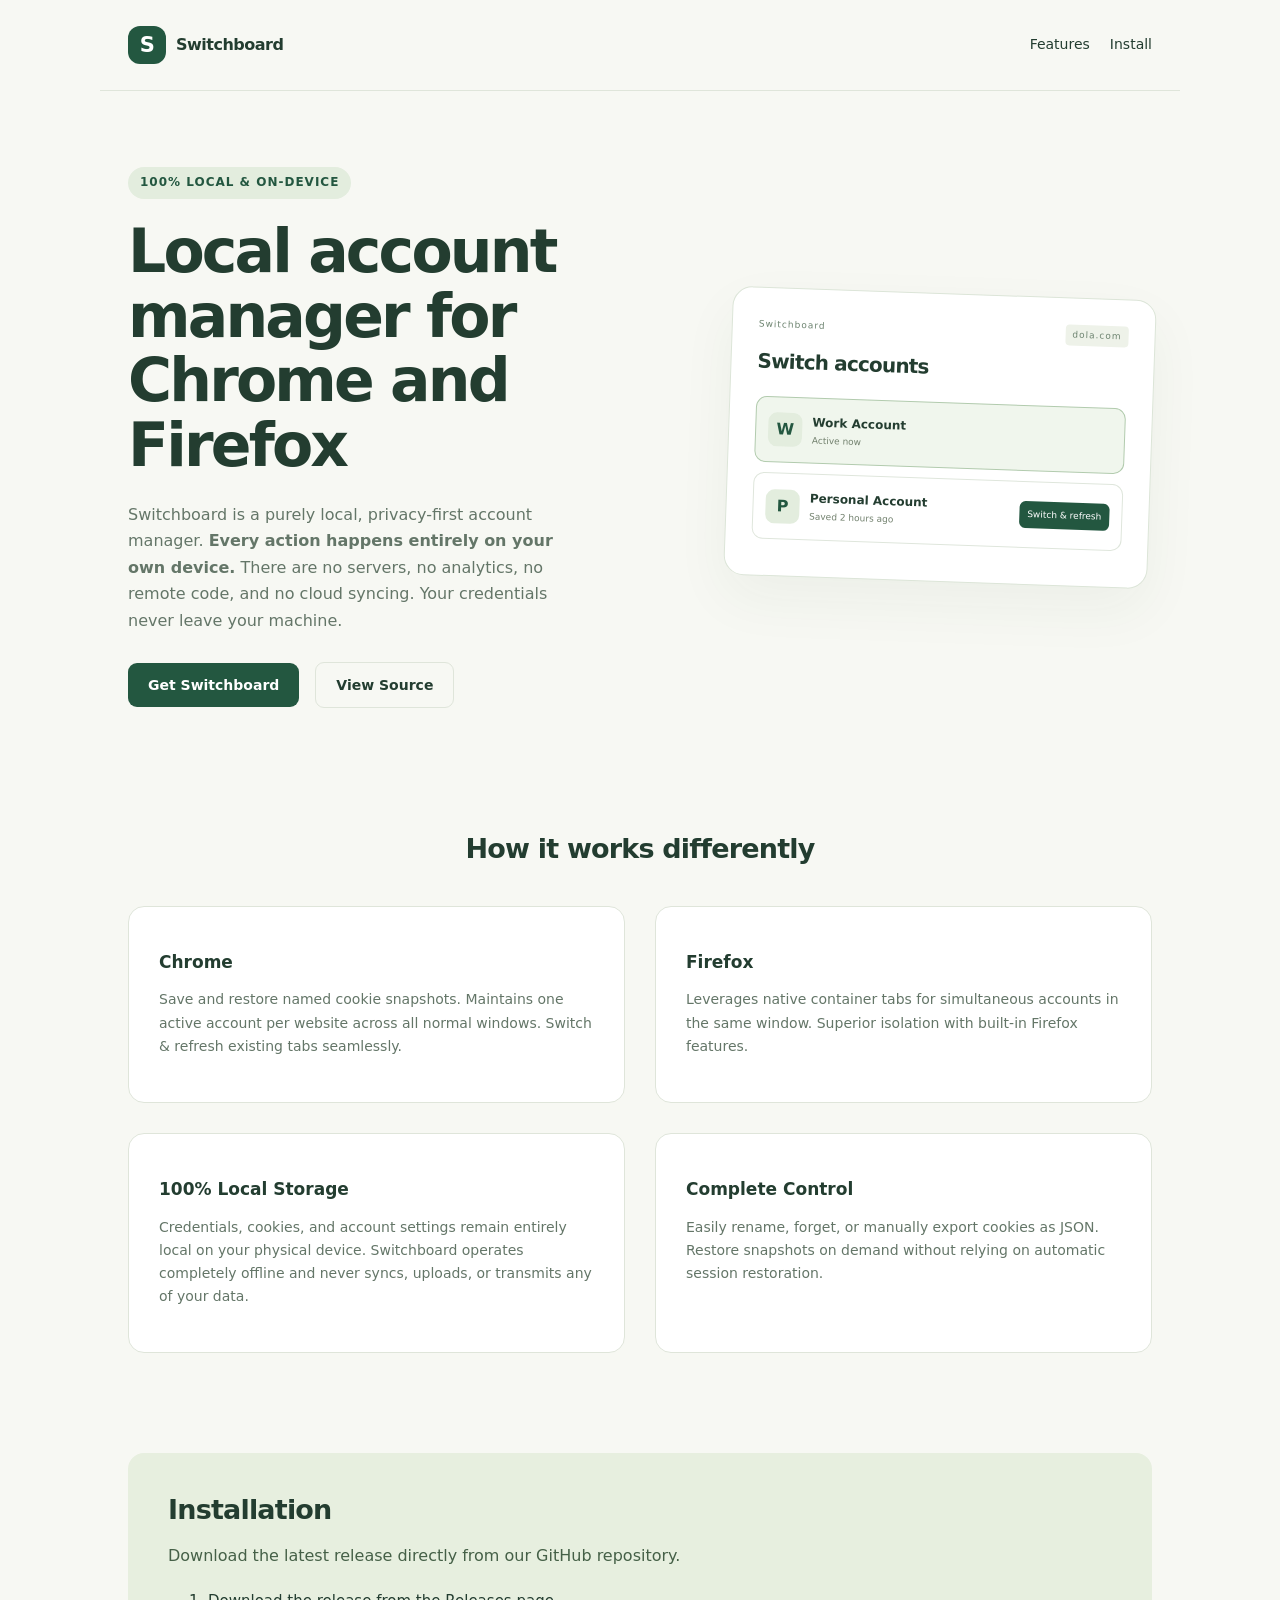
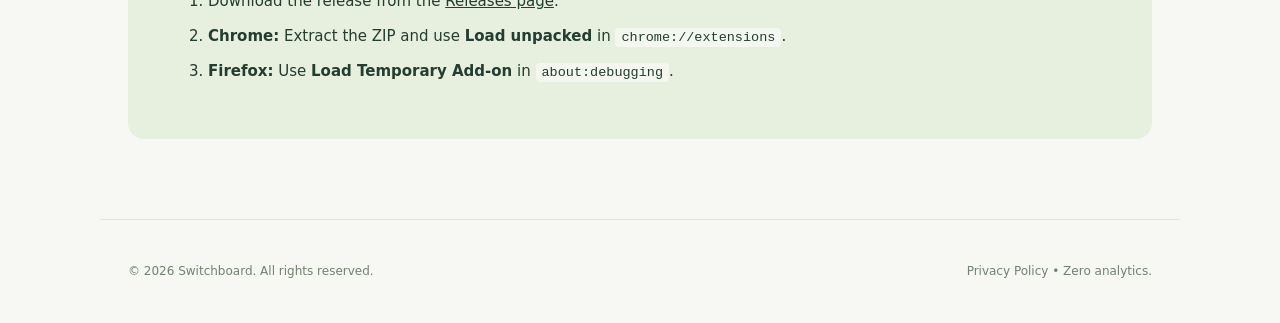
==== index.html @ 6af2465d "Update install instructions and view source link" ====
<!DOCTYPE html>
<html lang="en">
<head>
    <meta charset="UTF-8">
    <meta name="viewport" content="width=device-width, initial-scale=1.0">
    <title>Switchboard - Local Account Manager</title>
    <link rel="stylesheet" href="styles.css">
</head>
<body>
    <header class="topbar">
        <a href="#" class="brand">
            <div class="logo">S</div>
            Switchboard
        </a>
        <nav>
            <a href="#features">Features</a>
            <a href="#install">Install</a>
        </nav>
    </header>

    <main>
        <section class="hero">
            <div class="hero-content">
                <div class="local-badge">100% LOCAL &amp; ON-DEVICE</div>
                <h1>Local account manager for Chrome and Firefox</h1>
                <p class="intro">Switchboard is a purely local, privacy-first account manager. <strong>Every action happens entirely on your own device.</strong> There are no servers, no analytics, no remote code, and no cloud syncing. Your credentials never leave your machine.</p>
                <div class="actions">
                    <a href="#install" class="btn primary">Get Switchboard</a>
                    <a href="https://github.com/HeinMynn/switchboard-extension" target="_blank" class="btn secondary">View Source</a>
                </div>
            </div>
            <div class="hero-image">
                <div class="preview">
                    <div class="preview-top">
                        <span>Switchboard</span>
                        <span class="example">dola.com</span>
                    </div>
                    <h2>Switch accounts</h2>
                    <div class="account selected">
                        <div class="avatar">W</div>
                        <div class="account-copy">
                            <strong>Work Account</strong>
                            <small>Active now</small>
                        </div>
                    </div>
                    <div class="account">
                        <div class="avatar">P</div>
                        <div class="account-copy">
                            <strong>Personal Account</strong>
                            <small>Saved 2 hours ago</small>
                        </div>
                        <span class="pill">Switch &amp; refresh</span>
                    </div>
                </div>
            </div>
        </section>

        <section id="features" class="features">
            <div class="section-title">
                <h2>How it works differently</h2>
            </div>
            <div class="grid">
                <div class="card">
                    <h3>Chrome</h3>
                    <p>Save and restore named cookie snapshots. Maintains one active account per website across all normal windows. Switch & refresh existing tabs seamlessly.</p>
                </div>
                <div class="card">
                    <h3>Firefox</h3>
                    <p>Leverages native container tabs for simultaneous accounts in the same window. Superior isolation with built-in Firefox features.</p>
                </div>
                <div class="card">
                    <h3>100% Local Storage</h3>
                    <p>Credentials, cookies, and account settings remain entirely local on your physical device. Switchboard operates completely offline and never syncs, uploads, or transmits any of your data.</p>
                </div>
                <div class="card">
                    <h3>Complete Control</h3>
                    <p>Easily rename, forget, or manually export cookies as JSON. Restore snapshots on demand without relying on automatic session restoration.</p>
                </div>
            </div>
        </section>

        <section id="install" class="install-section">
            <div class="routine">
                <div class="routine-text">
                    <h2>Installation</h2>
                    <p>Download the latest release directly from our GitHub repository.</p>
                    <ol class="steps-list">
                        <li>Download the release from the <a href="https://github.com/HeinMynn/switchboard-extension/releases" target="_blank" style="text-decoration: underline;">Releases page</a>.</li>
                        <li><strong>Chrome:</strong> Extract the ZIP and use <strong>Load unpacked</strong> in <code>chrome://extensions</code>.</li>
                        <li><strong>Firefox:</strong> Use <strong>Load Temporary Add-on</strong> in <code>about:debugging</code>.</li>
                    </ol>
                </div>
            </div>
        </section>
    </main>

    <footer>
        <p>&copy; 2026 Switchboard. All rights reserved.</p>
        <p class="privacy"><a href="privacy-policy.html">Privacy Policy</a> &bull; Zero analytics.</p>
    </footer>
</body>
</html>
---- styles.css ----
:root {
    --bg: #f7f8f3;
    --text-main: #233d30;
    --text-muted: #647668;
    --brand-primary: #235740;
    --brand-hover: #327052;
    --border: #dfe5da;
    --card-bg: #fff;
    
    font: 16px/1.65 system-ui, sans-serif;
    color: var(--text-main);
    background: var(--bg);
    color-scheme: light;
}

* {
    box-sizing: border-box;
}

body {
    margin: 0;
}

a {
    color: inherit;
    text-decoration: none;
}

.topbar, main, footer {
    max-width: 1080px;
    margin: auto;
}

.topbar {
    display: flex;
    align-items: center;
    justify-content: space-between;
    padding: 26px 28px;
    border-bottom: 1px solid var(--border);
}

.brand {
    display: flex;
    align-items: center;
    gap: 10px;
    font-weight: 750;
    letter-spacing: -0.5px;
}

.logo {
    display: grid;
    place-items: center;
    background: var(--brand-primary);
    color: white;
    font-weight: 750;
    font-size: 21px;
    width: 38px;
    height: 38px;
    border-radius: 12px;
}

.topbar nav {
    display: flex;
    gap: 20px;
    font-size: 14px;
    font-weight: 500;
}

main {
    padding: 0 28px;
}

.hero {
    display: grid;
    grid-template-columns: 1.25fr 1fr;
    gap: 70px;
    align-items: center;
    padding: 76px 0 64px;
}

.eyebrow {
    font-size: 10px;
    letter-spacing: 2px;
    font-weight: 750;
    color: #627e65;
    margin: 0 0 14px;
}

.local-badge {
    display: inline-block;
    background: #e3edde;
    color: var(--brand-primary);
    padding: 6px 12px;
    border-radius: 20px;
    font-size: 12px;
    font-weight: 750;
    letter-spacing: 1px;
    margin-bottom: 20px;
}

h1 {
    font-size: clamp(38px, 5.2vw, 60px);
    line-height: 1.08;
    letter-spacing: -2.8px;
    margin: 0 0 24px;
    font-weight: 650;
}

h2 {
    font-size: 27px;
    line-height: 1.25;
    letter-spacing: -0.8px;
    margin: 0;
}

h3 {
    font-size: 17px;
    line-height: 1.4;
    margin: 14px 0 9px;
}

.intro {
    font-size: 16px;
    max-width: 440px;
    color: var(--text-muted);
}

.actions {
    display: flex;
    align-items: center;
    gap: 16px;
    margin-top: 28px;
}

.btn {
    font: 600 14px system-ui;
    border: 0;
    padding: 14px 20px;
    border-radius: 9px;
    cursor: pointer;
    display: inline-block;
}

.btn.primary {
    background: var(--brand-primary);
    color: white;
}

.btn.primary:hover {
    background: var(--brand-hover);
}

.btn.secondary {
    background: transparent;
    border: 1px solid var(--border);
    color: var(--text-main);
}

.btn.secondary:hover {
    background: var(--card-bg);
}

.preview {
    background: var(--card-bg);
    padding: 26px;
    border-radius: 20px;
    border: 1px solid #dce5d8;
    box-shadow: 0 22px 55px #28492e0d;
    transform: rotate(2deg);
}

.preview-top {
    display: flex;
    justify-content: space-between;
    align-items: center;
    font-size: 9px;
    letter-spacing: 1px;
    color: #6c836f;
}

.example {
    background: #eef2e9;
    padding: 3px 7px;
    border-radius: 4px;
}

.preview h2 {
    font-size: 20px;
    margin: 14px 0 22px;
}

.account {
    display: flex;
    align-items: center;
    gap: 10px;
    padding: 15px 12px;
    border: 1px solid #dfe6dc;
    border-radius: 11px;
    margin: 10px 0;
}

.account.selected {
    background: #f0f6ed;
    border-color: #b2cbae;
}

.avatar {
    display: grid;
    place-items: center;
    width: 34px;
    height: 34px;
    background: #e3edde;
    border-radius: 9px;
    font-weight: 600;
    color: var(--brand-primary);
}

.account-copy {
    flex: 1;
}

.account strong {
    font-size: 12px;
    display: block;
}

.account small {
    font-size: 9px;
    color: #72816e;
    display: block;
}

.pill {
    font-size: 9px;
    padding: 6px 8px;
    background: var(--brand-primary);
    color: white;
    border-radius: 6px;
    white-space: nowrap;
}

.features {
    padding: 60px 0;
}

.section-title {
    margin-bottom: 40px;
    text-align: center;
}

.grid {
    display: grid;
    grid-template-columns: repeat(2, 1fr);
    gap: 30px;
}

.card {
    background: var(--card-bg);
    padding: 30px;
    border-radius: 16px;
    border: 1px solid var(--border);
}

.card p {
    font-size: 14px;
    color: var(--text-muted);
}

.routine {
    background: #e7efdf;
    padding: 40px;
    border-radius: 16px;
    margin: 40px 0 80px;
}

.routine-text p {
    color: #456047;
}

.steps-list {
    margin-top: 20px;
    color: var(--text-main);
    font-size: 15px;
}

.steps-list li {
    margin-bottom: 10px;
}

code {
    background: rgba(255, 255, 255, 0.5);
    padding: 2px 6px;
    border-radius: 4px;
    font-size: 0.9em;
}

footer {
    padding: 30px 28px;
    border-top: 1px solid var(--border);
    font-size: 12px;
    display: flex;
    justify-content: space-between;
    color: #718271;
}

@media (max-width: 760px) {
    .hero {
        grid-template-columns: 1fr;
        gap: 35px;
        padding: 45px 0;
    }
    .preview {
        transform: none;
        max-width: 430px;
        margin: auto;
    }
    .grid {
        grid-template-columns: 1fr;
    }
    .topbar nav {
        display: none;
    }
}

.legal-doc {
    max-width: 800px;
    margin: 40px auto 80px;
}

.legal-doc h1 {
    font-size: 36px;
    margin-bottom: 8px;
}

.legal-doc h2 {
    font-size: 20px;
    margin: 32px 0 12px;
}

.legal-doc p {
    color: var(--text-muted);
    margin-bottom: 16px;
    line-height: 1.7;
}
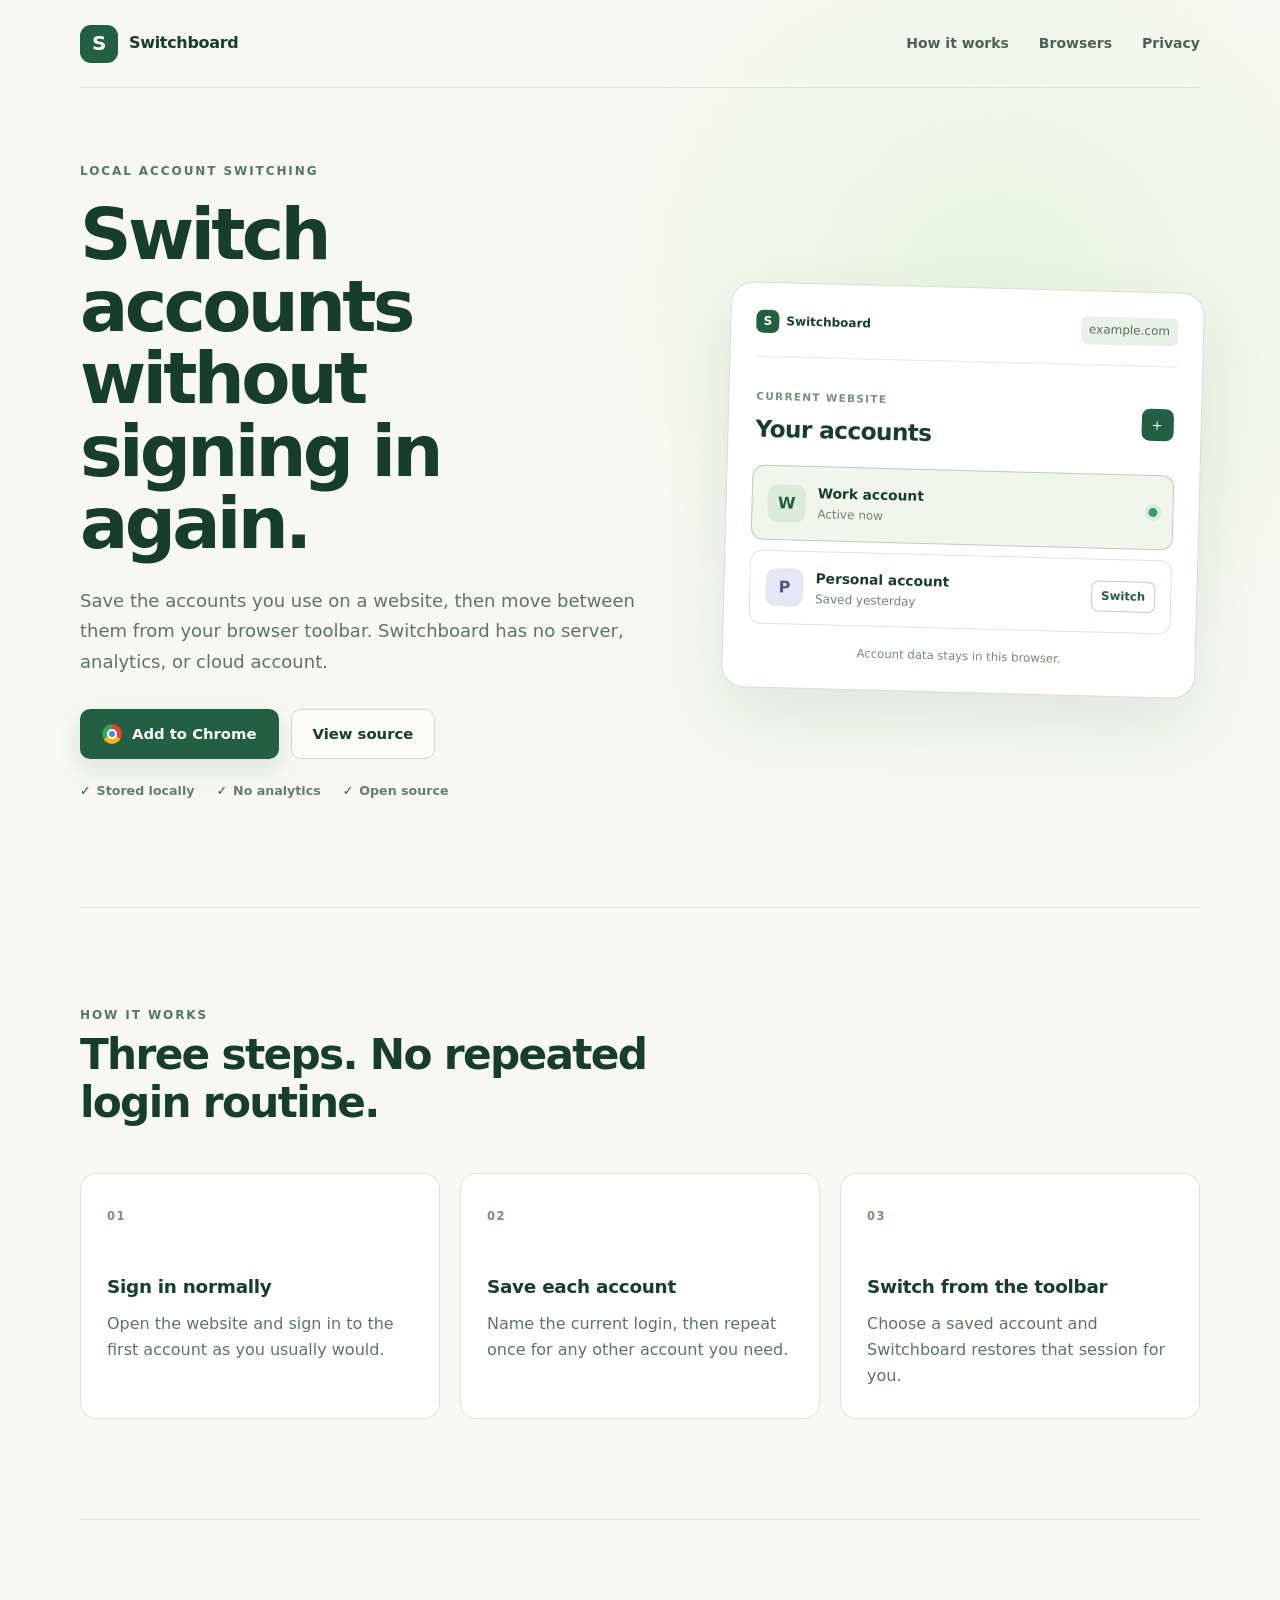
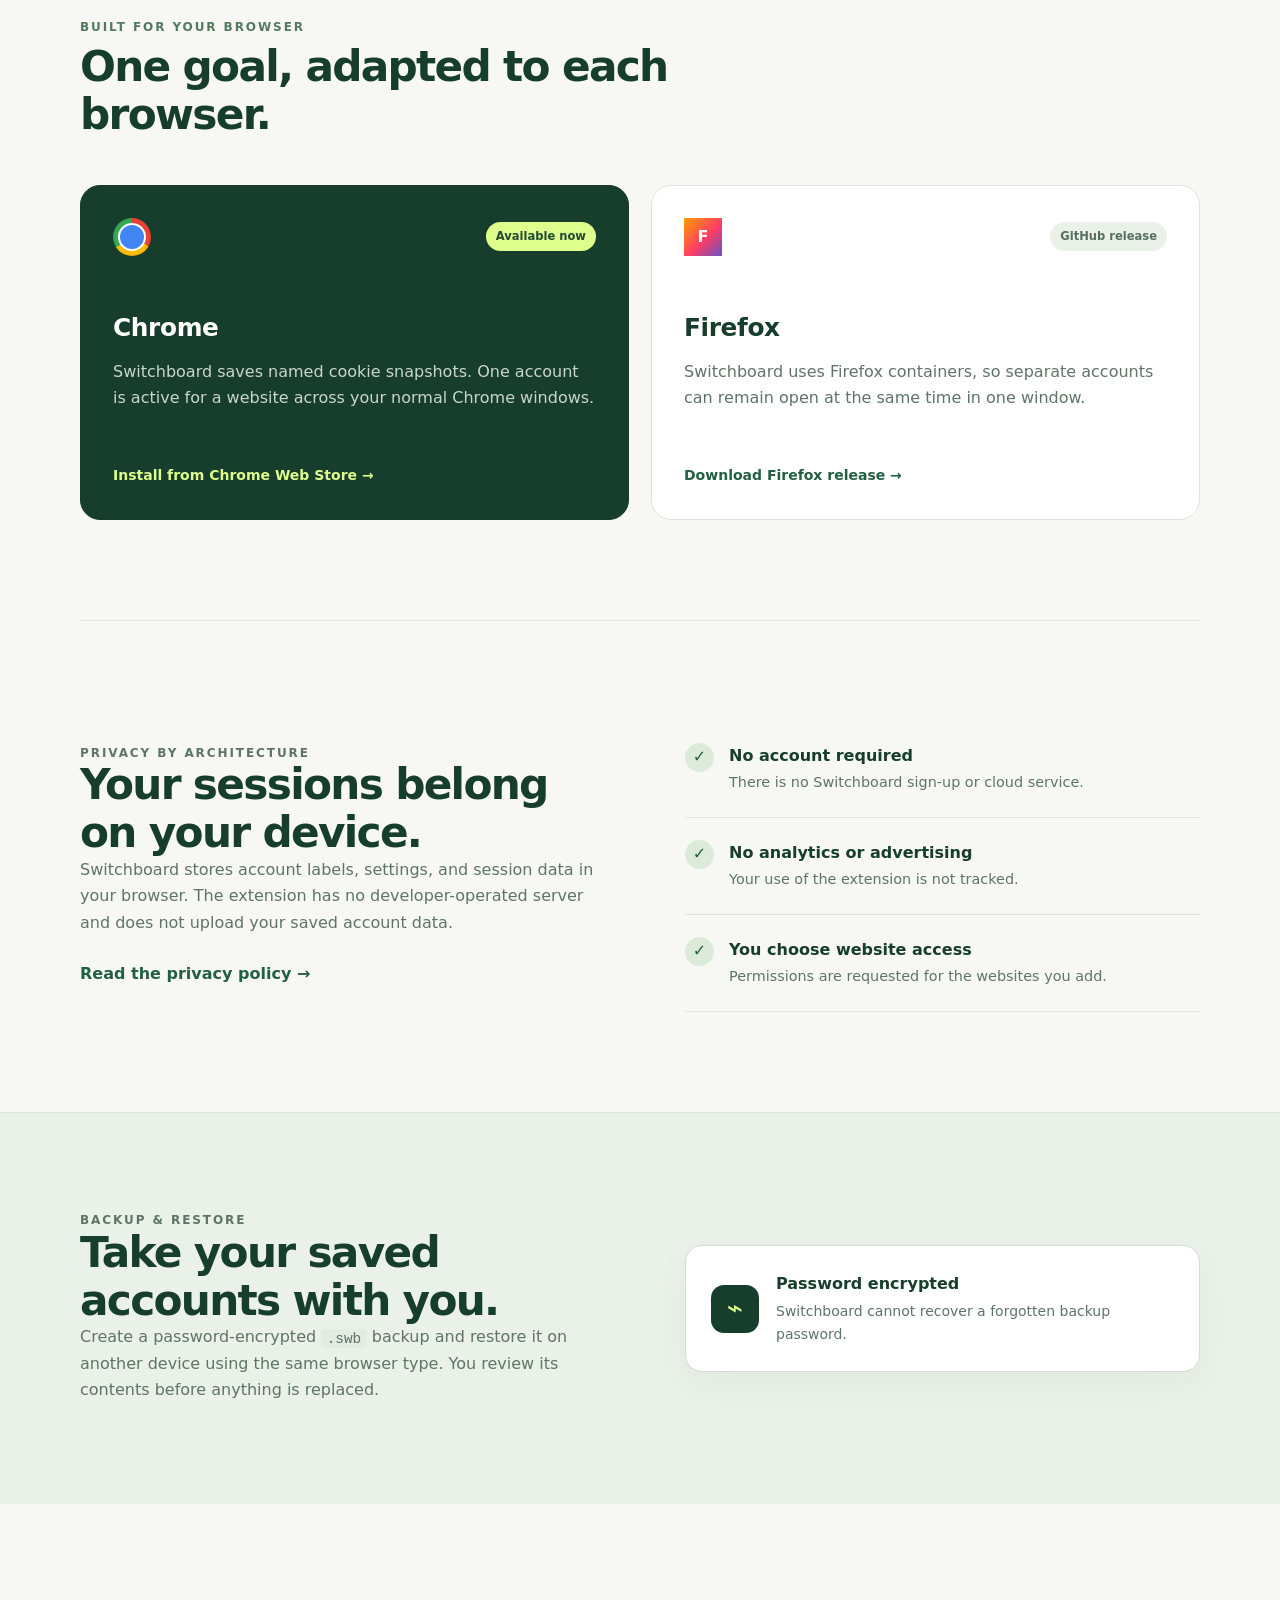
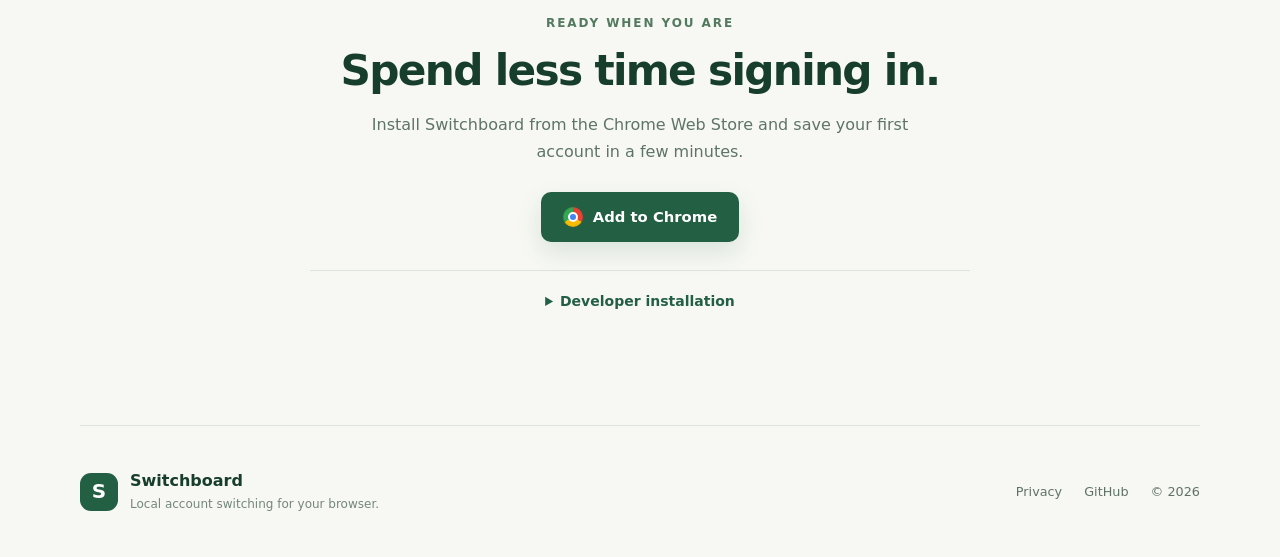
==== commit 556db127: "Refresh Switchboard homepage for 1.0 release" ====
--- a/index.html
+++ b/index.html
@@ -1,102 +1,86 @@
-<!DOCTYPE html>
+<!doctype html>
 <html lang="en">
 <head>
-    <meta charset="UTF-8">
-    <meta name="viewport" content="width=device-width, initial-scale=1.0">
-    <title>Switchboard - Local Account Manager</title>
-    <link rel="stylesheet" href="styles.css">
+  <meta charset="utf-8">
+  <meta name="viewport" content="width=device-width, initial-scale=1">
+  <meta name="description" content="Switch between multiple accounts without repeatedly signing in. Switchboard stores account sessions locally in Chrome and Firefox.">
+  <title>Switchboard — Switch accounts without signing in again</title>
+  <link rel="icon" href="favicon.svg" type="image/svg+xml">
+  <link rel="stylesheet" href="styles.css">
 </head>
 <body>
-    <header class="topbar">
-        <a href="#" class="brand">
-            <div class="logo">S</div>
-            Switchboard
-        </a>
-        <nav>
-            <a href="#features">Features</a>
-            <a href="#install">Install</a>
-        </nav>
-    </header>
+  <header class="topbar">
+    <a href="index.html" class="brand" aria-label="Switchboard home"><span class="logo" aria-hidden="true">S</span>Switchboard</a>
+    <nav aria-label="Main navigation"><a href="#how-it-works">How it works</a><a href="#browsers">Browsers</a><a href="privacy-policy.html">Privacy</a></nav>
+  </header>
 
-    <main>
-        <section class="hero">
-            <div class="hero-content">
-                <div class="local-badge">100% LOCAL &amp; ON-DEVICE</div>
-                <h1>Local account manager for Chrome and Firefox</h1>
-                <p class="intro">Switchboard is a purely local, privacy-first account manager. <strong>Every action happens entirely on your own device.</strong> There are no servers, no analytics, no remote code, and no cloud syncing. Your credentials never leave your machine.</p>
-                <div class="actions">
-                    <a href="#install" class="btn primary">Get Switchboard</a>
-                    <a href="https://github.com/HeinMynn/switchboard-extension" target="_blank" class="btn secondary">View Source</a>
-                </div>
-            </div>
-            <div class="hero-image">
-                <div class="preview">
-                    <div class="preview-top">
-                        <span>Switchboard</span>
-                        <span class="example">dola.com</span>
-                    </div>
-                    <h2>Switch accounts</h2>
-                    <div class="account selected">
-                        <div class="avatar">W</div>
-                        <div class="account-copy">
-                            <strong>Work Account</strong>
-                            <small>Active now</small>
-                        </div>
-                    </div>
-                    <div class="account">
-                        <div class="avatar">P</div>
-                        <div class="account-copy">
-                            <strong>Personal Account</strong>
-                            <small>Saved 2 hours ago</small>
-                        </div>
-                        <span class="pill">Switch &amp; refresh</span>
-                    </div>
-                </div>
-            </div>
-        </section>
+  <main>
+    <section class="hero">
+      <div>
+        <p class="eyebrow">LOCAL ACCOUNT SWITCHING</p>
+        <h1>Switch accounts without signing in again.</h1>
+        <p class="intro">Save the accounts you use on a website, then move between them from your browser toolbar. Switchboard has no server, analytics, or cloud account.</p>
+        <div class="actions">
+          <a class="btn primary" href="https://chromewebstore.google.com/detail/switchboard/ejcnljkokdiiedibolfkkbkdeebjiiln" target="_blank" rel="noopener noreferrer"><span class="chrome-mark" aria-hidden="true"></span>Add to Chrome</a>
+          <a class="btn secondary" href="https://github.com/HeinMynn/switchboard-extension" target="_blank" rel="noopener noreferrer">View source</a>
+        </div>
+        <p class="trust-line"><span>Stored locally</span><span>No analytics</span><span>Open source</span></p>
+      </div>
+      <div class="product-demo" aria-label="Example Switchboard account list">
+        <div class="demo-bar"><span class="mini-brand"><span class="mini-logo">S</span>Switchboard</span><span class="site-chip">example.com</span></div>
+        <div class="demo-heading"><div><small>CURRENT WEBSITE</small><h2>Your accounts</h2></div><span class="add-icon" aria-hidden="true">＋</span></div>
+        <div class="account active"><span class="avatar">W</span><span class="account-copy"><strong>Work account</strong><small>Active now</small></span><span class="status-dot" aria-label="Active"></span></div>
+        <div class="account"><span class="avatar alt">P</span><span class="account-copy"><strong>Personal account</strong><small>Saved yesterday</small></span><span class="switch-label">Switch</span></div>
+        <p class="demo-note">Account data stays in this browser.</p>
+      </div>
+    </section>
 
-        <section id="features" class="features">
-            <div class="section-title">
-                <h2>How it works differently</h2>
-            </div>
-            <div class="grid">
-                <div class="card">
-                    <h3>Chrome</h3>
-                    <p>Save and restore named cookie snapshots. Maintains one active account per website across all normal windows. Switch & refresh existing tabs seamlessly.</p>
-                </div>
-                <div class="card">
-                    <h3>Firefox</h3>
-                    <p>Leverages native container tabs for simultaneous accounts in the same window. Superior isolation with built-in Firefox features.</p>
-                </div>
-                <div class="card">
-                    <h3>100% Local Storage</h3>
-                    <p>Credentials, cookies, and account settings remain entirely local on your physical device. Switchboard operates completely offline and never syncs, uploads, or transmits any of your data.</p>
-                </div>
-                <div class="card">
-                    <h3>Complete Control</h3>
-                    <p>Easily rename, forget, or manually export cookies as JSON. Restore snapshots on demand without relying on automatic session restoration.</p>
-                </div>
-            </div>
-        </section>
+    <section id="how-it-works" class="section">
+      <div class="section-heading"><div><p class="eyebrow">HOW IT WORKS</p><h2>Three steps. No repeated login routine.</h2></div></div>
+      <ol class="flow">
+        <li><span>01</span><h3>Sign in normally</h3><p>Open the website and sign in to the first account as you usually would.</p></li>
+        <li><span>02</span><h3>Save each account</h3><p>Name the current login, then repeat once for any other account you need.</p></li>
+        <li><span>03</span><h3>Switch from the toolbar</h3><p>Choose a saved account and Switchboard restores that session for you.</p></li>
+      </ol>
+    </section>
 
-        <section id="install" class="install-section">
-            <div class="routine">
-                <div class="routine-text">
-                    <h2>Installation</h2>
-                    <p>Download the latest release directly from our GitHub repository.</p>
-                    <ol class="steps-list">
-                        <li>Download the release from the <a href="https://github.com/HeinMynn/switchboard-extension/releases" target="_blank" style="text-decoration: underline;">Releases page</a>.</li>
-                        <li><strong>Chrome:</strong> Extract the ZIP and use <strong>Load unpacked</strong> in <code>chrome://extensions</code>.</li>
-                        <li><strong>Firefox:</strong> Use <strong>Load Temporary Add-on</strong> in <code>about:debugging</code>.</li>
-                    </ol>
-                </div>
-            </div>
-        </section>
-    </main>
+    <section id="browsers" class="section">
+      <div class="section-heading"><div><p class="eyebrow">BUILT FOR YOUR BROWSER</p><h2>One goal, adapted to each browser.</h2></div></div>
+      <div class="browser-grid">
+        <article class="browser-card featured">
+          <div class="card-top"><span class="browser-icon chrome-mark" aria-hidden="true"></span><span class="availability">Available now</span></div>
+          <h3>Chrome</h3><p>Switchboard saves named cookie snapshots. One account is active for a website across your normal Chrome windows.</p>
+          <a href="https://chromewebstore.google.com/detail/switchboard/ejcnljkokdiiedibolfkkbkdeebjiiln" target="_blank" rel="noopener noreferrer">Install from Chrome Web Store →</a>
+        </article>
+        <article class="browser-card">
+          <div class="card-top"><span class="browser-icon firefox-mark" aria-hidden="true">F</span><span class="availability muted">GitHub release</span></div>
+          <h3>Firefox</h3><p>Switchboard uses Firefox containers, so separate accounts can remain open at the same time in one window.</p>
+          <a href="https://github.com/HeinMynn/switchboard-extension/releases/tag/v1.0.0" target="_blank" rel="noopener noreferrer">Download Firefox release →</a>
+        </article>
+      </div>
+    </section>
 
-    <footer>
-        <p>&copy; 2026 Switchboard. All rights reserved.</p>
-        <p class="privacy"><a href="privacy-policy.html">Privacy Policy</a> &bull; Zero analytics.</p>
-    </footer>
+    <section class="section privacy-section">
+      <div class="privacy-copy"><p class="eyebrow">PRIVACY BY ARCHITECTURE</p><h2>Your sessions belong on your device.</h2><p>Switchboard stores account labels, settings, and session data in your browser. The extension has no developer-operated server and does not upload your saved account data.</p><a href="privacy-policy.html">Read the privacy policy →</a></div>
+      <ul class="privacy-points">
+        <li><span aria-hidden="true">✓</span><div><strong>No account required</strong><p>There is no Switchboard sign-up or cloud service.</p></div></li>
+        <li><span aria-hidden="true">✓</span><div><strong>No analytics or advertising</strong><p>Your use of the extension is not tracked.</p></div></li>
+        <li><span aria-hidden="true">✓</span><div><strong>You choose website access</strong><p>Permissions are requested for the websites you add.</p></div></li>
+      </ul>
+    </section>
+
+    <section class="section backup-section">
+      <div><p class="eyebrow">BACKUP &amp; RESTORE</p><h2>Take your saved accounts with you.</h2><p>Create a password-encrypted <code>.swb</code> backup and restore it on another device using the same browser type. You review its contents before anything is replaced.</p></div>
+      <div class="backup-card"><span class="lock" aria-hidden="true">⌁</span><div><strong>Password encrypted</strong><p>Switchboard cannot recover a forgotten backup password.</p></div></div>
+    </section>
+
+    <section id="install" class="cta-section">
+      <p class="eyebrow">READY WHEN YOU ARE</p><h2>Spend less time signing in.</h2><p>Install Switchboard from the Chrome Web Store and save your first account in a few minutes.</p>
+      <a class="btn primary" href="https://chromewebstore.google.com/detail/switchboard/ejcnljkokdiiedibolfkkbkdeebjiiln" target="_blank" rel="noopener noreferrer"><span class="chrome-mark" aria-hidden="true"></span>Add to Chrome</a>
+      <details><summary>Developer installation</summary><p>Download a release from <a href="https://github.com/HeinMynn/switchboard-extension/releases/tag/v1.0.0" target="_blank" rel="noopener noreferrer">GitHub</a>. In Chrome, extract the ZIP and choose <strong>Load unpacked</strong> in <code>chrome://extensions</code>. In Firefox, choose <strong>Load Temporary Add-on</strong> in <code>about:debugging</code>.</p></details>
+    </section>
+  </main>
+
+  <footer><div class="footer-brand"><span class="logo" aria-hidden="true">S</span><div><strong>Switchboard</strong><p>Local account switching for your browser.</p></div></div><div class="footer-links"><a href="privacy-policy.html">Privacy</a><a href="https://github.com/HeinMynn/switchboard-extension" target="_blank" rel="noopener noreferrer">GitHub</a><span>© 2026</span></div></footer>
 </body>
 </html>
--- a/styles.css
+++ b/styles.css
@@ -1,344 +1,138 @@
 :root {
-    --bg: #f7f8f3;
-    --text-main: #233d30;
-    --text-muted: #647668;
-    --brand-primary: #235740;
-    --brand-hover: #327052;
-    --border: #dfe5da;
-    --card-bg: #fff;
-    
-    font: 16px/1.65 system-ui, sans-serif;
-    color: var(--text-main);
-    background: var(--bg);
-    color-scheme: light;
+  --ink: #173d2c; --muted: #5e7467; --green: #235f43; --green-dark: #174b34;
+  --lime: #dfff8c; --paper: #f7f8f3; --line: #dce5dc; --soft: #eaf1e8;
+  font: 16px/1.65 system-ui, -apple-system, BlinkMacSystemFont, "Segoe UI", sans-serif;
+  color: var(--ink); background: var(--paper); color-scheme: light;
 }
-
-* {
-    box-sizing: border-box;
+* { box-sizing: border-box; }
+html { scroll-behavior: smooth; }
+body { margin: 0; background: radial-gradient(circle at 78% 8%, #e9f4df 0, transparent 25rem), var(--paper); }
+a { color: inherit; text-decoration: none; }
+button, input, summary { font: inherit; }
+.topbar, main, footer { width: min(1120px, calc(100% - 48px)); margin-inline: auto; }
+.topbar { height: 88px; display: flex; align-items: center; justify-content: space-between; border-bottom: 1px solid var(--line); }
+.brand { display: flex; align-items: center; gap: 11px; font-weight: 780; letter-spacing: -.02em; }
+.logo { width: 38px; height: 38px; border-radius: 11px; display: grid; place-items: center; background: var(--green); color: white; font-size: 1.25rem; font-weight: 800; }
+.topbar nav { display: flex; gap: 30px; font-size: .875rem; font-weight: 600; color: #4b6255; }
+.topbar nav a:hover, .topbar nav a[aria-current="page"] { color: var(--green); }
+.hero { min-height: 650px; display: grid; grid-template-columns: 1.08fr .92fr; gap: 90px; align-items: center; padding: 76px 0 92px; }
+.eyebrow { font-size: .75rem; line-height: 1.3; font-weight: 800; letter-spacing: .16em; color: #53795f; margin: 0 0 18px; }
+.hero h1, .legal-header h1 { font-size: clamp(3rem, 5.6vw, 4.65rem); line-height: 1.01; letter-spacing: -.052em; margin: 0 0 26px; font-weight: 720; max-width: 720px; }
+.intro { font-size: 1.125rem; line-height: 1.7; color: var(--muted); max-width: 590px; margin: 0; }
+.actions { display: flex; flex-wrap: wrap; gap: 12px; margin: 32px 0 22px; }
+.btn { min-height: 50px; padding: 0 21px; border-radius: 10px; display: inline-flex; align-items: center; justify-content: center; gap: 10px; font-size: .925rem; font-weight: 720; border: 1px solid transparent; transition: transform .18s, background .18s, border-color .18s; }
+.btn:hover { transform: translateY(-2px); }
+.btn.primary { background: var(--green); color: white; box-shadow: 0 10px 24px #235f4322; }
+.btn.primary:hover { background: var(--green-dark); }
+.btn.secondary { background: #ffffffb5; border-color: #cbd8cc; }
+.btn.secondary:hover { border-color: #9db4a0; background: white; }
+.chrome-mark { width: 20px; height: 20px; border-radius: 50%; display: inline-block; background: conic-gradient(#e94235 0 33%, #fabb05 0 66%, #34a853 0); position: relative; box-shadow: inset 0 0 0 1px #00000012; }
+.chrome-mark::after { content: ""; position: absolute; inset: 5px; border-radius: 50%; background: #4285f4; border: 2px solid white; }
+.trust-line { display: flex; flex-wrap: wrap; gap: 22px; color: #687d70; font-size: .79rem; font-weight: 650; }
+.trust-line span::before { content: "✓"; color: var(--green); font-weight: 900; margin-right: 6px; }
+.product-demo { background: white; padding: 25px; border: 1px solid #d4e1d3; border-radius: 23px; box-shadow: 0 30px 70px #21452f18; transform: rotate(1.5deg); }
+.demo-bar, .demo-heading, .account { display: flex; align-items: center; }
+.demo-bar { justify-content: space-between; padding-bottom: 20px; border-bottom: 1px solid #e4ebe3; font-size: .75rem; }
+.mini-brand { font-weight: 750; display: flex; align-items: center; gap: 7px; }
+.mini-logo { width: 23px; height: 23px; display: grid; place-items: center; border-radius: 7px; color: white; background: var(--green); }
+.site-chip { padding: 4px 8px; border-radius: 6px; background: var(--soft); color: #58705e; }
+.demo-heading { justify-content: space-between; margin: 25px 2px 17px; }
+.demo-heading small { font-size: .65rem; letter-spacing: .13em; color: #78907b; font-weight: 750; }
+.demo-heading h2 { font-size: 1.45rem; margin: 2px 0 0; letter-spacing: -.025em; }
+.add-icon { display: grid; place-items: center; background: var(--green); color: white; border-radius: 8px; width: 32px; height: 32px; }
+.account { gap: 12px; padding: 15px; border: 1px solid var(--line); border-radius: 12px; margin-top: 10px; }
+.account.active { background: #f0f6ed; border-color: #b8d0b8; }
+.avatar { width: 38px; height: 38px; border-radius: 10px; display: grid; place-items: center; background: #dcead9; color: var(--green); font-weight: 750; }
+.avatar.alt { background: #e5e7f4; color: #4e5686; }
+.account-copy { flex: 1; }
+.account-copy strong, .account-copy small { display: block; }
+.account-copy strong { font-size: .86rem; }
+.account-copy small { font-size: .75rem; color: #738376; }
+.status-dot { width: 9px; height: 9px; border-radius: 50%; background: #3c9a65; box-shadow: 0 0 0 4px #d9ecdf; }
+.switch-label { font-size: .73rem; font-weight: 700; color: var(--green); border: 1px solid #bdd0bd; padding: 5px 9px; border-radius: 7px; }
+.demo-note { text-align: center; font-size: .73rem; color: #7b897d; margin: 18px 0 0; }
+.section { padding: 100px 0; border-top: 1px solid var(--line); }
+.section-heading { margin-bottom: 46px; }
+.section-heading .eyebrow { margin-bottom: 8px; }
+.section h2, .cta-section h2 { font-size: clamp(2rem, 3.3vw, 3rem); line-height: 1.13; letter-spacing: -.04em; margin: 0; max-width: 650px; }
+.flow { list-style: none; padding: 0; margin: 0; display: grid; grid-template-columns: repeat(3, 1fr); gap: 20px; }
+.flow li { padding: 28px 26px; background: white; border: 1px solid var(--line); border-radius: 16px; }
+.flow li > span { font-size: .72rem; letter-spacing: .12em; color: #76917d; font-weight: 800; }
+.flow h3, .browser-card h3 { font-size: 1.15rem; margin: 44px 0 8px; letter-spacing: -.015em; }
+.flow p, .browser-card p, .privacy-copy > p, .backup-section > div > p { margin: 0; color: var(--muted); }
+.browser-grid { display: grid; grid-template-columns: 1fr 1fr; gap: 22px; }
+.browser-card { min-height: 335px; padding: 32px; border-radius: 20px; border: 1px solid var(--line); background: white; display: flex; flex-direction: column; }
+.browser-card.featured { background: var(--ink); color: white; border-color: var(--ink); }
+.card-top { display: flex; align-items: center; justify-content: space-between; }
+.browser-icon { width: 38px; height: 38px; }
+.firefox-mark { display: grid; place-items: center; color: white; background: linear-gradient(135deg, #ff9d00, #ff3d64 55%, #6553c7); font-weight: 800; }
+.availability { font-size: .72rem; font-weight: 750; padding: 5px 10px; background: var(--lime); color: #254a33; border-radius: 20px; }
+.availability.muted { background: var(--soft); color: #55705c; }
+.browser-card h3 { font-size: 1.55rem; margin: 52px 0 10px; }
+.browser-card.featured p { color: #c9d6ce; }
+.browser-card > a { margin-top: auto; padding-top: 24px; font-size: .875rem; font-weight: 730; color: var(--green); }
+.browser-card.featured > a { color: var(--lime); }
+.privacy-section, .backup-section { display: grid; grid-template-columns: 1fr 1fr; gap: 90px; align-items: center; }
+.privacy-copy > a { display: inline-block; color: var(--green); font-weight: 730; margin-top: 25px; }
+.privacy-points { list-style: none; padding: 0; margin: 0; }
+.privacy-points li { display: flex; gap: 15px; padding: 22px 0; border-bottom: 1px solid var(--line); }
+.privacy-points li > span { display: grid; place-items: center; flex: 0 0 29px; height: 29px; border-radius: 50%; background: #dcebd9; color: var(--green); font-weight: 900; }
+.privacy-points strong { display: block; margin-bottom: 2px; }
+.privacy-points p { margin: 0; color: var(--muted); font-size: .9rem; }
+.backup-section { background: var(--soft); width: auto; max-width: none; margin-inline: calc(50% - 50vw); padding-left: max(24px, calc((100vw - 1120px)/2)); padding-right: max(24px, calc((100vw - 1120px)/2)); }
+.backup-card { background: white; border: 1px solid #d1ded0; border-radius: 17px; padding: 25px; display: flex; align-items: center; gap: 17px; box-shadow: 0 12px 35px #173d2c0b; }
+.backup-card .lock { flex: 0 0 48px; height: 48px; border-radius: 13px; display: grid; place-items: center; background: var(--ink); color: var(--lime); font-size: 1.7rem; }
+.backup-card p { margin: 3px 0 0; color: var(--muted); font-size: .875rem; }
+.cta-section { text-align: center; padding: 112px 24px; }
+.cta-section .eyebrow { margin-bottom: 16px; }
+.cta-section h2 { margin-inline: auto; }
+.cta-section > p:not(.eyebrow) { color: var(--muted); max-width: 560px; margin: 17px auto 27px; }
+.cta-section .btn { margin-bottom: 28px; }
+.cta-section details { max-width: 660px; margin: 0 auto; text-align: left; border-top: 1px solid var(--line); padding-top: 19px; color: var(--muted); font-size: .875rem; }
+.cta-section summary { cursor: pointer; text-align: center; font-weight: 700; color: var(--green); }
+.cta-section details p { padding: 10px 15px; }
+.cta-section details a, .legal-content a { color: var(--green); text-decoration: underline; text-underline-offset: 3px; }
+code { background: #e4ebe1; padding: .12em .38em; border-radius: 4px; font-size: .9em; }
+footer { min-height: 132px; border-top: 1px solid var(--line); display: flex; align-items: center; justify-content: space-between; gap: 30px; }
+.footer-brand { display: flex; align-items: center; gap: 12px; }
+.footer-brand strong { display: block; }
+.footer-brand p { font-size: .75rem; margin: 0; color: #75867a; }
+.footer-links { display: flex; align-items: center; gap: 22px; color: #607268; font-size: .8rem; }
+.footer-links a:hover { color: var(--green); }
+.legal-doc { max-width: 1120px; }
+.legal-header { padding: 82px 0 65px; border-bottom: 1px solid var(--line); }
+.legal-header h1 { font-size: clamp(3rem, 5vw, 4.2rem); margin-bottom: 12px; }
+.updated { color: #738478; font-size: .84rem; margin: 0; }
+.legal-lead { font-size: 1.2rem; line-height: 1.7; max-width: 780px; color: var(--muted); margin: 30px 0 0; }
+.legal-layout { display: grid; grid-template-columns: 210px minmax(0, 720px); gap: 90px; padding: 60px 0 110px; }
+.legal-nav { align-self: start; position: sticky; top: 28px; display: flex; flex-direction: column; gap: 9px; font-size: .82rem; }
+.legal-nav strong { margin-bottom: 9px; }
+.legal-nav a { color: #6a7b70; padding: 4px 0; }
+.legal-nav a:hover { color: var(--green); }
+.legal-content section { padding-bottom: 42px; margin-bottom: 42px; border-bottom: 1px solid var(--line); scroll-margin-top: 30px; }
+.legal-content section:last-child { border-bottom: 0; }
+.legal-content h2 { font-size: 1.65rem; letter-spacing: -.025em; margin: 0 0 18px; }
+.legal-content h3 { font-size: 1rem; margin: 28px 0 5px; }
+.legal-content p { color: #53695c; margin: 0 0 17px; }
+.legal-content strong { color: var(--ink); }
+@media (max-width: 820px) {
+  .topbar, main, footer { width: min(100% - 32px, 1120px); }
+  .topbar { height: 74px; } .topbar nav { display: none; }
+  .hero { grid-template-columns: 1fr; gap: 48px; padding: 60px 0 75px; min-height: 0; }
+  .hero h1 { font-size: clamp(2.7rem, 11vw, 4rem); }
+  .product-demo { max-width: 520px; width: 100%; margin: auto; transform: none; }
+  .section { padding: 72px 0; } .flow { grid-template-columns: 1fr; } .flow h3 { margin-top: 25px; }
+  .privacy-section, .backup-section { grid-template-columns: 1fr; gap: 40px; }
+  .backup-section { padding-left: 16px; padding-right: 16px; }
+  .legal-layout { grid-template-columns: 1fr; gap: 40px; } .legal-nav { display: none; }
+  .legal-header { padding: 60px 0 48px; }
+  footer { padding: 28px 0; } .footer-brand p { display: none; }
 }
-
-body {
-    margin: 0;
+@media (max-width: 560px) {
+  .hero { padding-top: 42px; } .actions { align-items: stretch; flex-direction: column; } .btn { width: 100%; }
+  .trust-line { gap: 8px 16px; } .product-demo { padding: 17px; } .switch-label { display: none; }
+  .browser-grid { grid-template-columns: 1fr; } .browser-card { min-height: 300px; padding: 25px; }
+  .footer-links { gap: 14px; } .footer-links span { display: none; }
+  .legal-header h1 { font-size: 2.65rem; } .legal-lead { font-size: 1.05rem; }
 }
-
-a {
-    color: inherit;
-    text-decoration: none;
-}
-
-.topbar, main, footer {
-    max-width: 1080px;
-    margin: auto;
-}
-
-.topbar {
-    display: flex;
-    align-items: center;
-    justify-content: space-between;
-    padding: 26px 28px;
-    border-bottom: 1px solid var(--border);
-}
-
-.brand {
-    display: flex;
-    align-items: center;
-    gap: 10px;
-    font-weight: 750;
-    letter-spacing: -0.5px;
-}
-
-.logo {
-    display: grid;
-    place-items: center;
-    background: var(--brand-primary);
-    color: white;
-    font-weight: 750;
-    font-size: 21px;
-    width: 38px;
-    height: 38px;
-    border-radius: 12px;
-}
-
-.topbar nav {
-    display: flex;
-    gap: 20px;
-    font-size: 14px;
-    font-weight: 500;
-}
-
-main {
-    padding: 0 28px;
-}
-
-.hero {
-    display: grid;
-    grid-template-columns: 1.25fr 1fr;
-    gap: 70px;
-    align-items: center;
-    padding: 76px 0 64px;
-}
-
-.eyebrow {
-    font-size: 10px;
-    letter-spacing: 2px;
-    font-weight: 750;
-    color: #627e65;
-    margin: 0 0 14px;
-}
-
-.local-badge {
-    display: inline-block;
-    background: #e3edde;
-    color: var(--brand-primary);
-    padding: 6px 12px;
-    border-radius: 20px;
-    font-size: 12px;
-    font-weight: 750;
-    letter-spacing: 1px;
-    margin-bottom: 20px;
-}
-
-h1 {
-    font-size: clamp(38px, 5.2vw, 60px);
-    line-height: 1.08;
-    letter-spacing: -2.8px;
-    margin: 0 0 24px;
-    font-weight: 650;
-}
-
-h2 {
-    font-size: 27px;
-    line-height: 1.25;
-    letter-spacing: -0.8px;
-    margin: 0;
-}
-
-h3 {
-    font-size: 17px;
-    line-height: 1.4;
-    margin: 14px 0 9px;
-}
-
-.intro {
-    font-size: 16px;
-    max-width: 440px;
-    color: var(--text-muted);
-}
-
-.actions {
-    display: flex;
-    align-items: center;
-    gap: 16px;
-    margin-top: 28px;
-}
-
-.btn {
-    font: 600 14px system-ui;
-    border: 0;
-    padding: 14px 20px;
-    border-radius: 9px;
-    cursor: pointer;
-    display: inline-block;
-}
-
-.btn.primary {
-    background: var(--brand-primary);
-    color: white;
-}
-
-.btn.primary:hover {
-    background: var(--brand-hover);
-}
-
-.btn.secondary {
-    background: transparent;
-    border: 1px solid var(--border);
-    color: var(--text-main);
-}
-
-.btn.secondary:hover {
-    background: var(--card-bg);
-}
-
-.preview {
-    background: var(--card-bg);
-    padding: 26px;
-    border-radius: 20px;
-    border: 1px solid #dce5d8;
-    box-shadow: 0 22px 55px #28492e0d;
-    transform: rotate(2deg);
-}
-
-.preview-top {
-    display: flex;
-    justify-content: space-between;
-    align-items: center;
-    font-size: 9px;
-    letter-spacing: 1px;
-    color: #6c836f;
-}
-
-.example {
-    background: #eef2e9;
-    padding: 3px 7px;
-    border-radius: 4px;
-}
-
-.preview h2 {
-    font-size: 20px;
-    margin: 14px 0 22px;
-}
-
-.account {
-    display: flex;
-    align-items: center;
-    gap: 10px;
-    padding: 15px 12px;
-    border: 1px solid #dfe6dc;
-    border-radius: 11px;
-    margin: 10px 0;
-}
-
-.account.selected {
-    background: #f0f6ed;
-    border-color: #b2cbae;
-}
-
-.avatar {
-    display: grid;
-    place-items: center;
-    width: 34px;
-    height: 34px;
-    background: #e3edde;
-    border-radius: 9px;
-    font-weight: 600;
-    color: var(--brand-primary);
-}
-
-.account-copy {
-    flex: 1;
-}
-
-.account strong {
-    font-size: 12px;
-    display: block;
-}
-
-.account small {
-    font-size: 9px;
-    color: #72816e;
-    display: block;
-}
-
-.pill {
-    font-size: 9px;
-    padding: 6px 8px;
-    background: var(--brand-primary);
-    color: white;
-    border-radius: 6px;
-    white-space: nowrap;
-}
-
-.features {
-    padding: 60px 0;
-}
-
-.section-title {
-    margin-bottom: 40px;
-    text-align: center;
-}
-
-.grid {
-    display: grid;
-    grid-template-columns: repeat(2, 1fr);
-    gap: 30px;
-}
-
-.card {
-    background: var(--card-bg);
-    padding: 30px;
-    border-radius: 16px;
-    border: 1px solid var(--border);
-}
-
-.card p {
-    font-size: 14px;
-    color: var(--text-muted);
-}
-
-.routine {
-    background: #e7efdf;
-    padding: 40px;
-    border-radius: 16px;
-    margin: 40px 0 80px;
-}
-
-.routine-text p {
-    color: #456047;
-}
-
-.steps-list {
-    margin-top: 20px;
-    color: var(--text-main);
-    font-size: 15px;
-}
-
-.steps-list li {
-    margin-bottom: 10px;
-}
-
-code {
-    background: rgba(255, 255, 255, 0.5);
-    padding: 2px 6px;
-    border-radius: 4px;
-    font-size: 0.9em;
-}
-
-footer {
-    padding: 30px 28px;
-    border-top: 1px solid var(--border);
-    font-size: 12px;
-    display: flex;
-    justify-content: space-between;
-    color: #718271;
-}
-
-@media (max-width: 760px) {
-    .hero {
-        grid-template-columns: 1fr;
-        gap: 35px;
-        padding: 45px 0;
-    }
-    .preview {
-        transform: none;
-        max-width: 430px;
-        margin: auto;
-    }
-    .grid {
-        grid-template-columns: 1fr;
-    }
-    .topbar nav {
-        display: none;
-    }
-}
-
-.legal-doc {
-    max-width: 800px;
-    margin: 40px auto 80px;
-}
-
-.legal-doc h1 {
-    font-size: 36px;
-    margin-bottom: 8px;
-}
-
-.legal-doc h2 {
-    font-size: 20px;
-    margin: 32px 0 12px;
-}
-
-.legal-doc p {
-    color: var(--text-muted);
-    margin-bottom: 16px;
-    line-height: 1.7;
-}
+@media (prefers-reduced-motion: reduce) { html { scroll-behavior: auto; } .btn { transition: none; } }
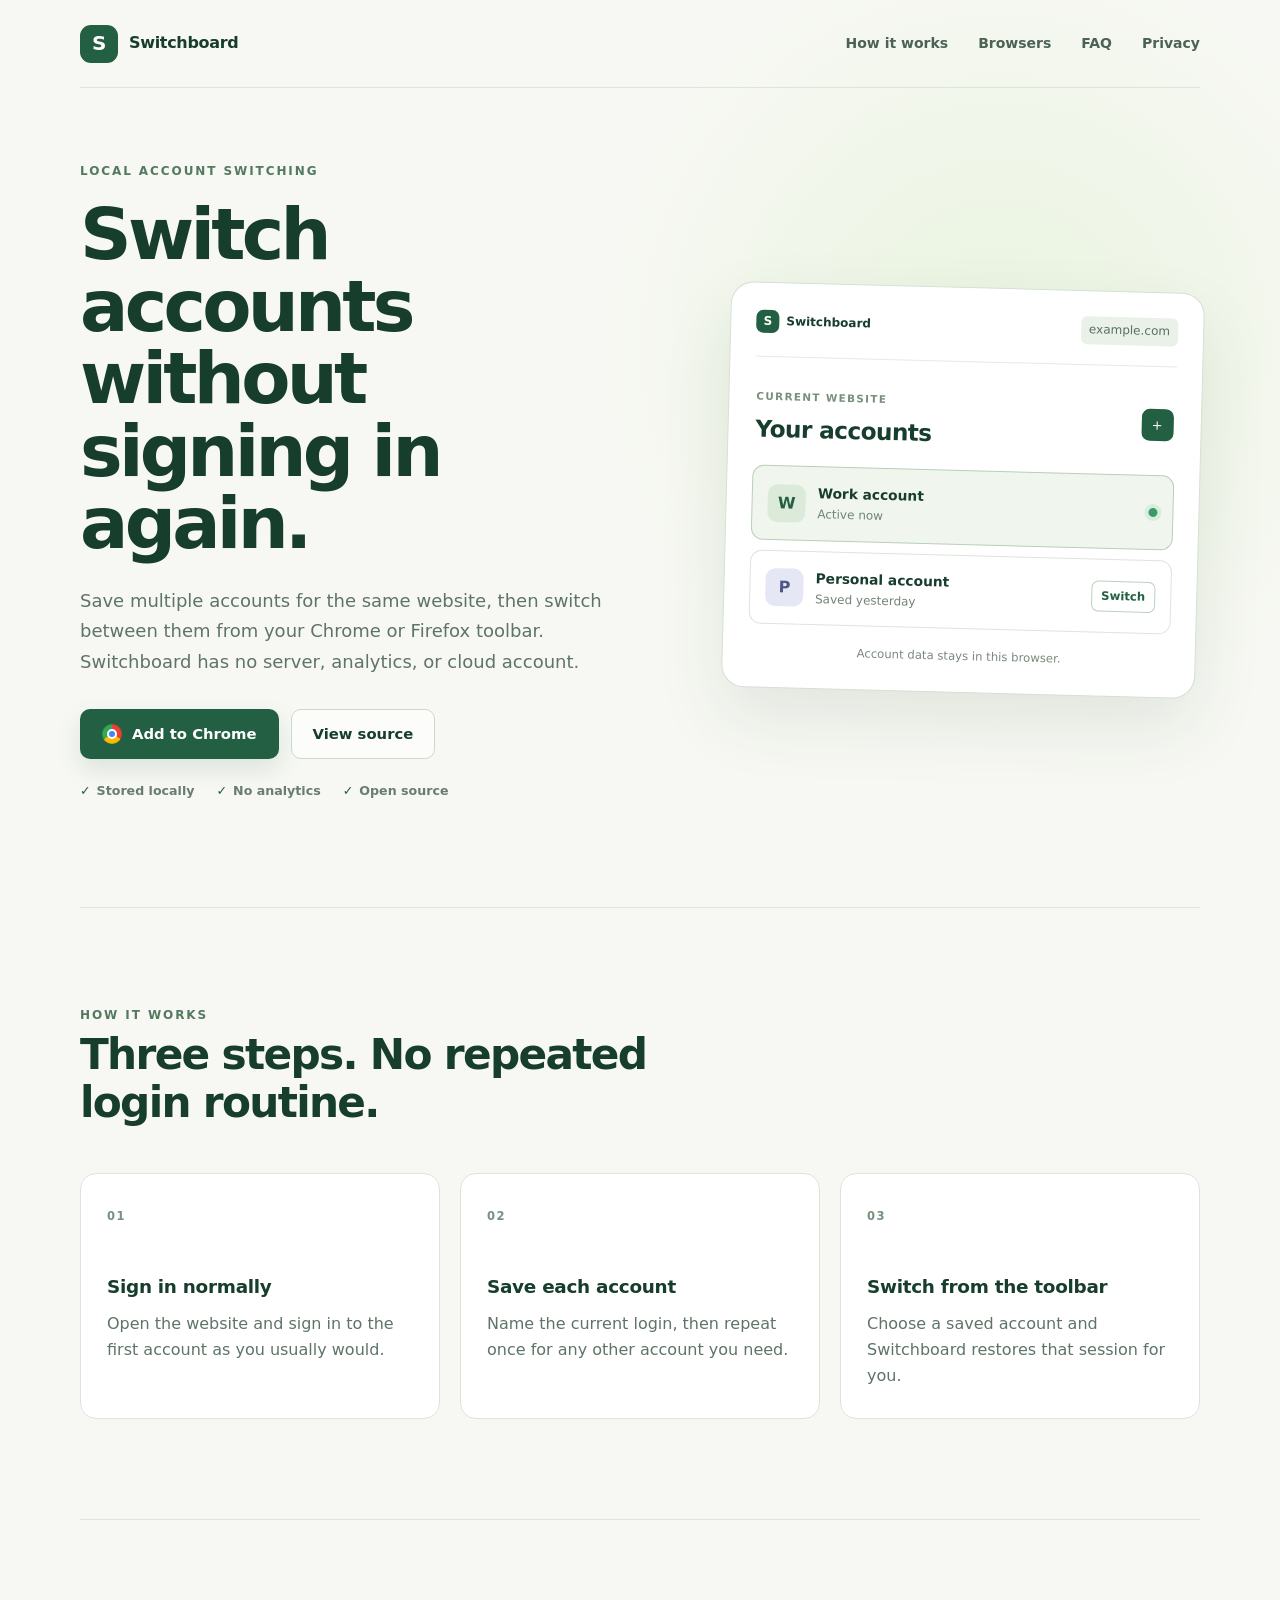
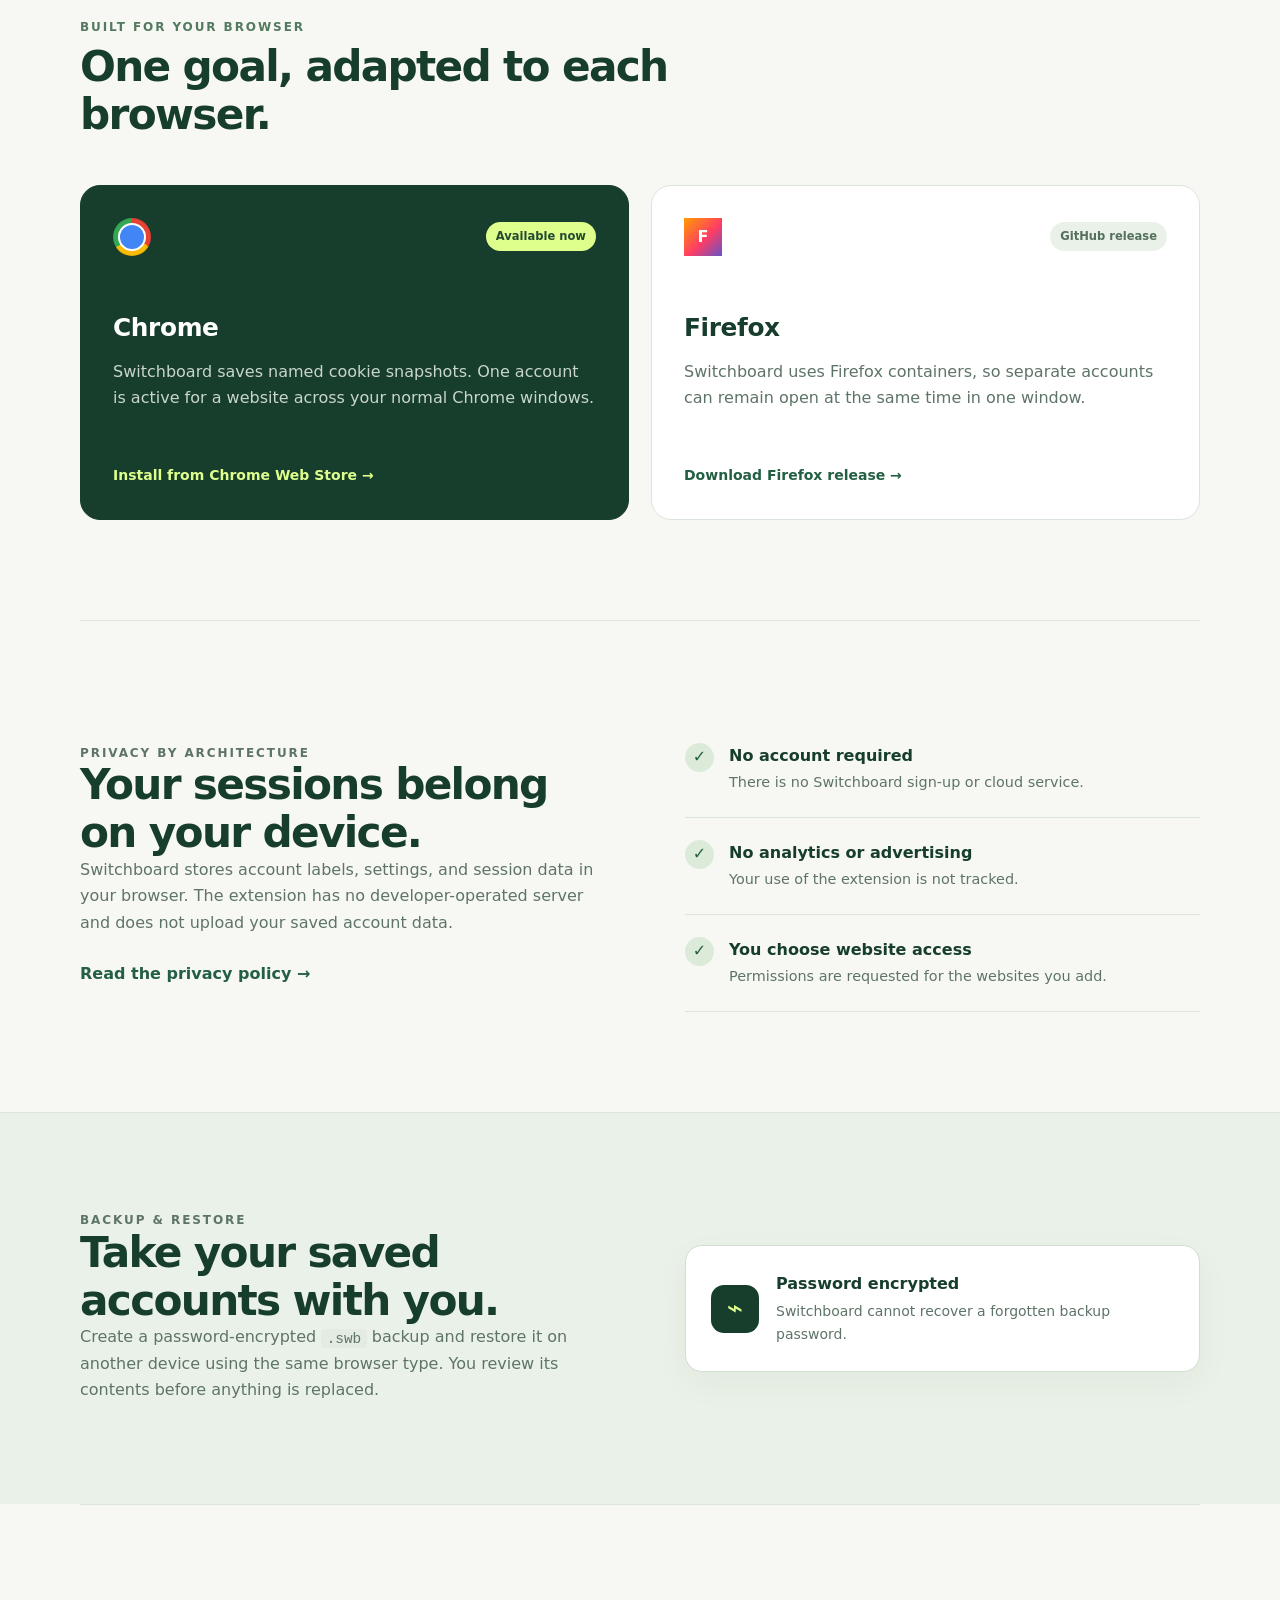
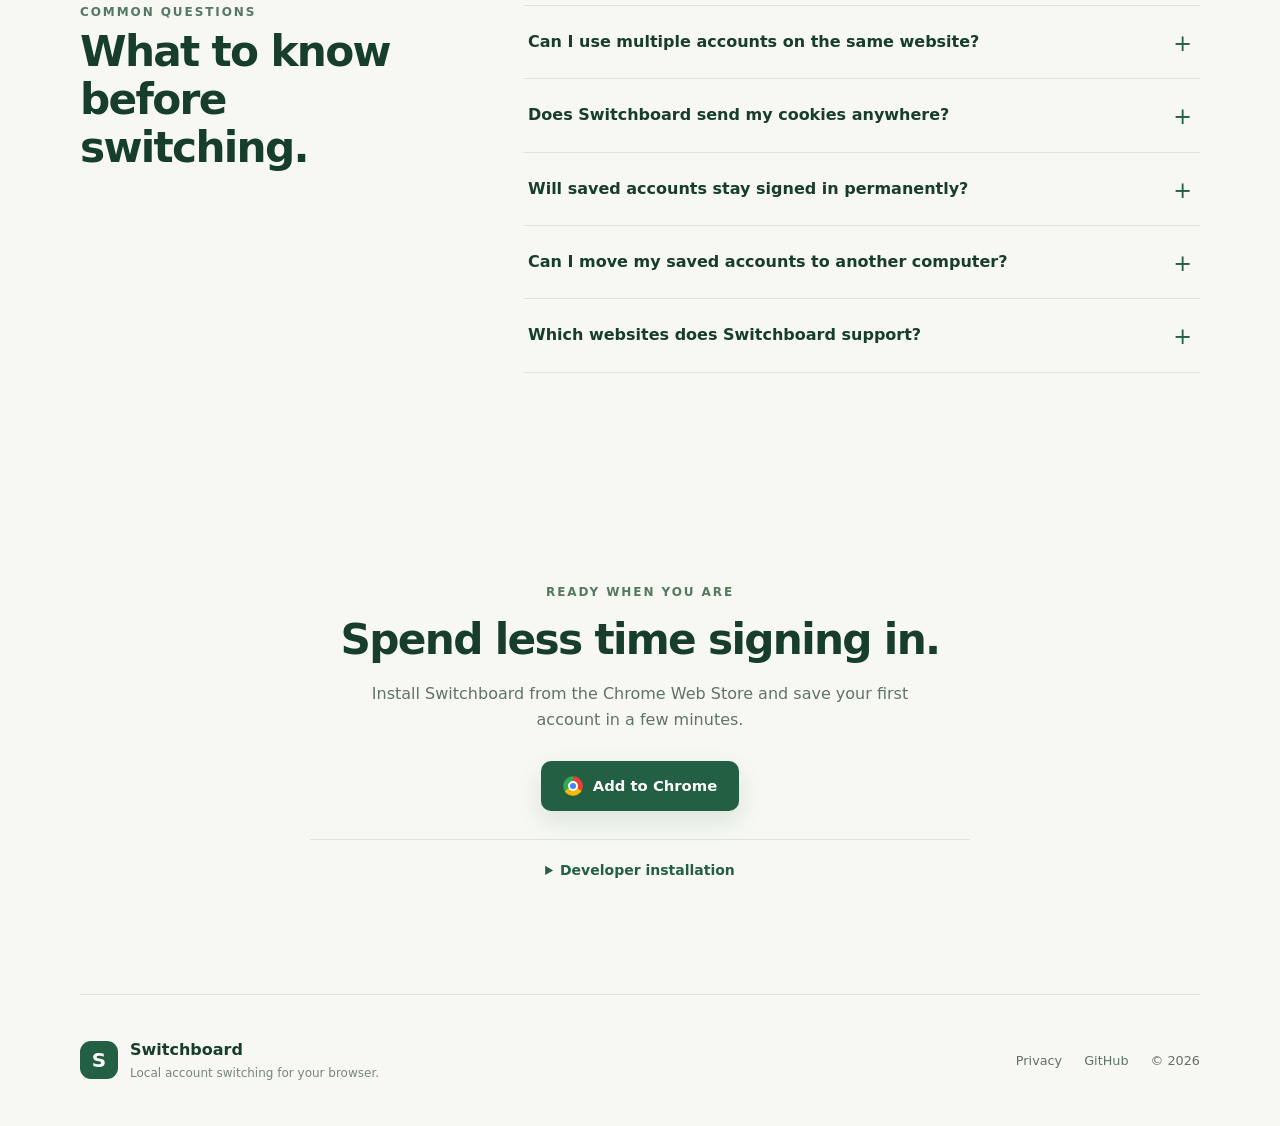
==== commit 96dfc1b6: "Add search metadata and SEO content" ====
--- a/index.html
+++ b/index.html
@@ -3,15 +3,47 @@
 <head>
   <meta charset="utf-8">
   <meta name="viewport" content="width=device-width, initial-scale=1">
-  <meta name="description" content="Switch between multiple accounts without repeatedly signing in. Switchboard stores account sessions locally in Chrome and Firefox.">
-  <title>Switchboard — Switch accounts without signing in again</title>
+  <meta name="description" content="Switch between multiple accounts on the same website without repeatedly signing in. Switchboard works locally in Chrome and Firefox with no analytics.">
+  <title>Switchboard – Multiple Account Switcher for Chrome &amp; Firefox</title>
+  <link rel="canonical" href="https://switchboard.aungheinmynn.dev/">
+  <meta property="og:type" content="website">
+  <meta property="og:site_name" content="Switchboard">
+  <meta property="og:title" content="Switchboard – Multiple Account Switcher for Chrome &amp; Firefox">
+  <meta property="og:description" content="Switch between multiple accounts on the same website without repeatedly signing in. Local account switching with no analytics.">
+  <meta property="og:url" content="https://switchboard.aungheinmynn.dev/">
+  <meta name="twitter:card" content="summary">
+  <meta name="twitter:title" content="Switchboard – Multiple Account Switcher for Chrome &amp; Firefox">
+  <meta name="twitter:description" content="Switch between multiple accounts on the same website without repeatedly signing in.">
   <link rel="icon" href="favicon.svg" type="image/svg+xml">
   <link rel="stylesheet" href="styles.css">
+  <script type="application/ld+json">
+  {
+    "@context": "https://schema.org",
+    "@type": "SoftwareApplication",
+    "name": "Switchboard",
+    "description": "A local account switcher for using multiple accounts on the same website in Chrome and Firefox.",
+    "url": "https://switchboard.aungheinmynn.dev/",
+    "applicationCategory": "BrowserApplication",
+    "operatingSystem": "Google Chrome, Mozilla Firefox",
+    "softwareVersion": "1.0.0",
+    "isAccessibleForFree": true,
+    "downloadUrl": "https://chromewebstore.google.com/detail/switchboard/ejcnljkokdiiedibolfkkbkdeebjiiln",
+    "sameAs": [
+      "https://github.com/HeinMynn/switchboard-extension",
+      "https://chromewebstore.google.com/detail/switchboard/ejcnljkokdiiedibolfkkbkdeebjiiln"
+    ],
+    "offers": {
+      "@type": "Offer",
+      "price": "0",
+      "priceCurrency": "USD"
+    }
+  }
+  </script>
 </head>
 <body>
   <header class="topbar">
     <a href="index.html" class="brand" aria-label="Switchboard home"><span class="logo" aria-hidden="true">S</span>Switchboard</a>
-    <nav aria-label="Main navigation"><a href="#how-it-works">How it works</a><a href="#browsers">Browsers</a><a href="privacy-policy.html">Privacy</a></nav>
+    <nav aria-label="Main navigation"><a href="#how-it-works">How it works</a><a href="#browsers">Browsers</a><a href="#faq">FAQ</a><a href="privacy-policy.html">Privacy</a></nav>
   </header>
 
   <main>
@@ -19,7 +51,7 @@
       <div>
         <p class="eyebrow">LOCAL ACCOUNT SWITCHING</p>
         <h1>Switch accounts without signing in again.</h1>
-        <p class="intro">Save the accounts you use on a website, then move between them from your browser toolbar. Switchboard has no server, analytics, or cloud account.</p>
+        <p class="intro">Save multiple accounts for the same website, then switch between them from your Chrome or Firefox toolbar. Switchboard has no server, analytics, or cloud account.</p>
         <div class="actions">
           <a class="btn primary" href="https://chromewebstore.google.com/detail/switchboard/ejcnljkokdiiedibolfkkbkdeebjiiln" target="_blank" rel="noopener noreferrer"><span class="chrome-mark" aria-hidden="true"></span>Add to Chrome</a>
           <a class="btn secondary" href="https://github.com/HeinMynn/switchboard-extension" target="_blank" rel="noopener noreferrer">View source</a>
@@ -74,6 +106,17 @@
       <div class="backup-card"><span class="lock" aria-hidden="true">⌁</span><div><strong>Password encrypted</strong><p>Switchboard cannot recover a forgotten backup password.</p></div></div>
     </section>
 
+    <section id="faq" class="section faq-section">
+      <div class="section-heading"><div><p class="eyebrow">COMMON QUESTIONS</p><h2>What to know before switching.</h2></div></div>
+      <div class="faq-list">
+        <details><summary>Can I use multiple accounts on the same website?</summary><p>Yes. Save each signed-in account under a name, then choose the one you want from Switchboard. In Chrome, one saved account is active for that website at a time. In Firefox, containers can keep separate accounts open simultaneously.</p></details>
+        <details><summary>Does Switchboard send my cookies anywhere?</summary><p>Switchboard does not upload your saved cookies or account data to a developer-operated server. When you use a website, your browser still sends the active cookies to that website as part of normal browsing.</p></details>
+        <details><summary>Will saved accounts stay signed in permanently?</summary><p>Switchboard preserves the session cookies it can save, but websites remain in control of their sessions. A website can expire or revoke a login and may ask you to sign in again.</p></details>
+        <details><summary>Can I move my saved accounts to another computer?</summary><p>Yes. Create a password-encrypted <code>.swb</code> backup and restore it on another device using the same browser type: Chrome to Chrome or Firefox to Firefox.</p></details>
+        <details><summary>Which websites does Switchboard support?</summary><p>You choose which websites to add and grant access to. Compatibility depends on how each website manages authentication, cookies, and session expiry.</p></details>
+      </div>
+    </section>
+
     <section id="install" class="cta-section">
       <p class="eyebrow">READY WHEN YOU ARE</p><h2>Spend less time signing in.</h2><p>Install Switchboard from the Chrome Web Store and save your first account in a few minutes.</p>
       <a class="btn primary" href="https://chromewebstore.google.com/detail/switchboard/ejcnljkokdiiedibolfkkbkdeebjiiln" target="_blank" rel="noopener noreferrer"><span class="chrome-mark" aria-hidden="true"></span>Add to Chrome</a>
--- a/styles.css
+++ b/styles.css
@@ -83,6 +83,15 @@
 .backup-card { background: white; border: 1px solid #d1ded0; border-radius: 17px; padding: 25px; display: flex; align-items: center; gap: 17px; box-shadow: 0 12px 35px #173d2c0b; }
 .backup-card .lock { flex: 0 0 48px; height: 48px; border-radius: 13px; display: grid; place-items: center; background: var(--ink); color: var(--lime); font-size: 1.7rem; }
 .backup-card p { margin: 3px 0 0; color: var(--muted); font-size: .875rem; }
+.faq-section { display: grid; grid-template-columns: .7fr 1.3fr; gap: 80px; align-items: start; }
+.faq-section .section-heading { position: sticky; top: 28px; margin: 0; }
+.faq-list { border-top: 1px solid var(--line); }
+.faq-list details { border-bottom: 1px solid var(--line); padding: 0 4px; }
+.faq-list summary { cursor: pointer; list-style: none; padding: 23px 40px 23px 0; font-weight: 720; position: relative; }
+.faq-list summary::-webkit-details-marker { display: none; }
+.faq-list summary::after { content: "+"; position: absolute; right: 4px; top: 19px; color: var(--green); font-size: 1.4rem; font-weight: 400; }
+.faq-list details[open] summary::after { content: "−"; }
+.faq-list p { color: var(--muted); margin: -5px 44px 23px 0; }
 .cta-section { text-align: center; padding: 112px 24px; }
 .cta-section .eyebrow { margin-bottom: 16px; }
 .cta-section h2 { margin-inline: auto; }
@@ -123,6 +132,8 @@
   .product-demo { max-width: 520px; width: 100%; margin: auto; transform: none; }
   .section { padding: 72px 0; } .flow { grid-template-columns: 1fr; } .flow h3 { margin-top: 25px; }
   .privacy-section, .backup-section { grid-template-columns: 1fr; gap: 40px; }
+  .faq-section { grid-template-columns: 1fr; gap: 34px; }
+  .faq-section .section-heading { position: static; }
   .backup-section { padding-left: 16px; padding-right: 16px; }
   .legal-layout { grid-template-columns: 1fr; gap: 40px; } .legal-nav { display: none; }
   .legal-header { padding: 60px 0 48px; }
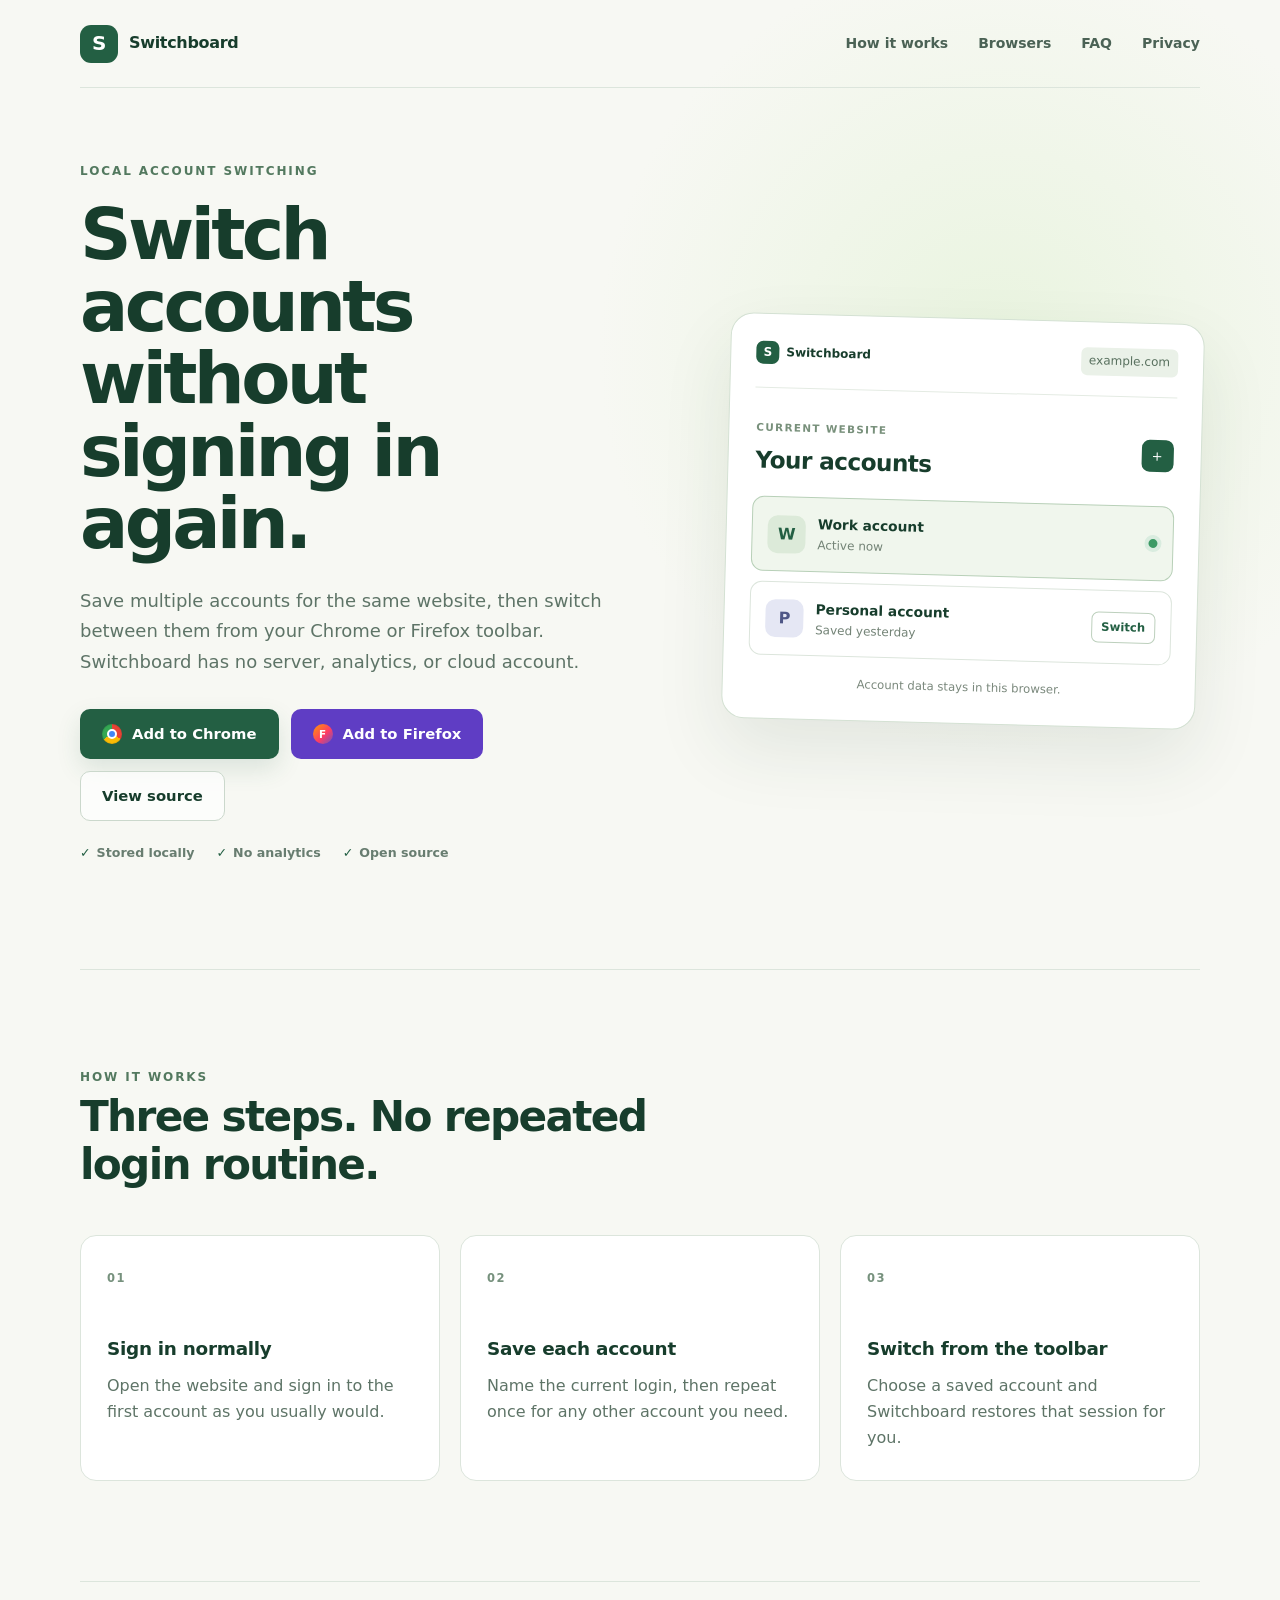
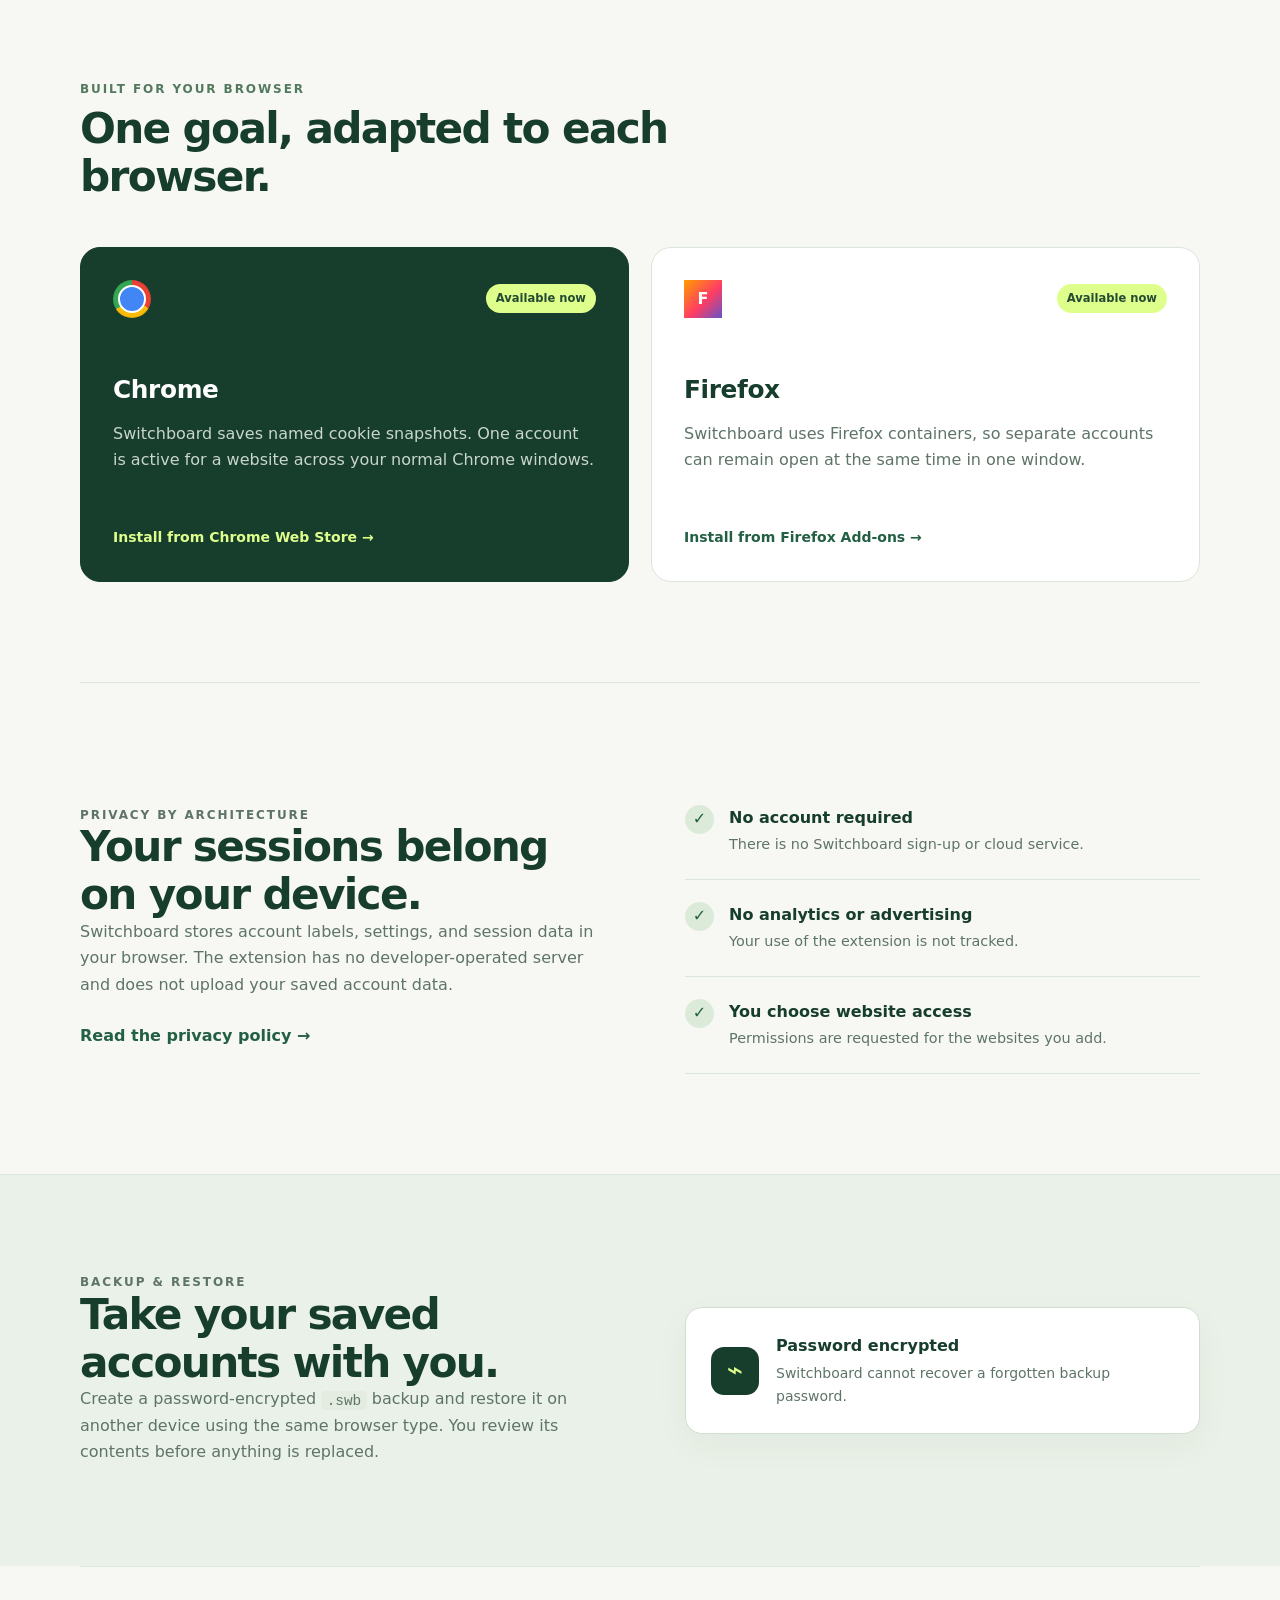
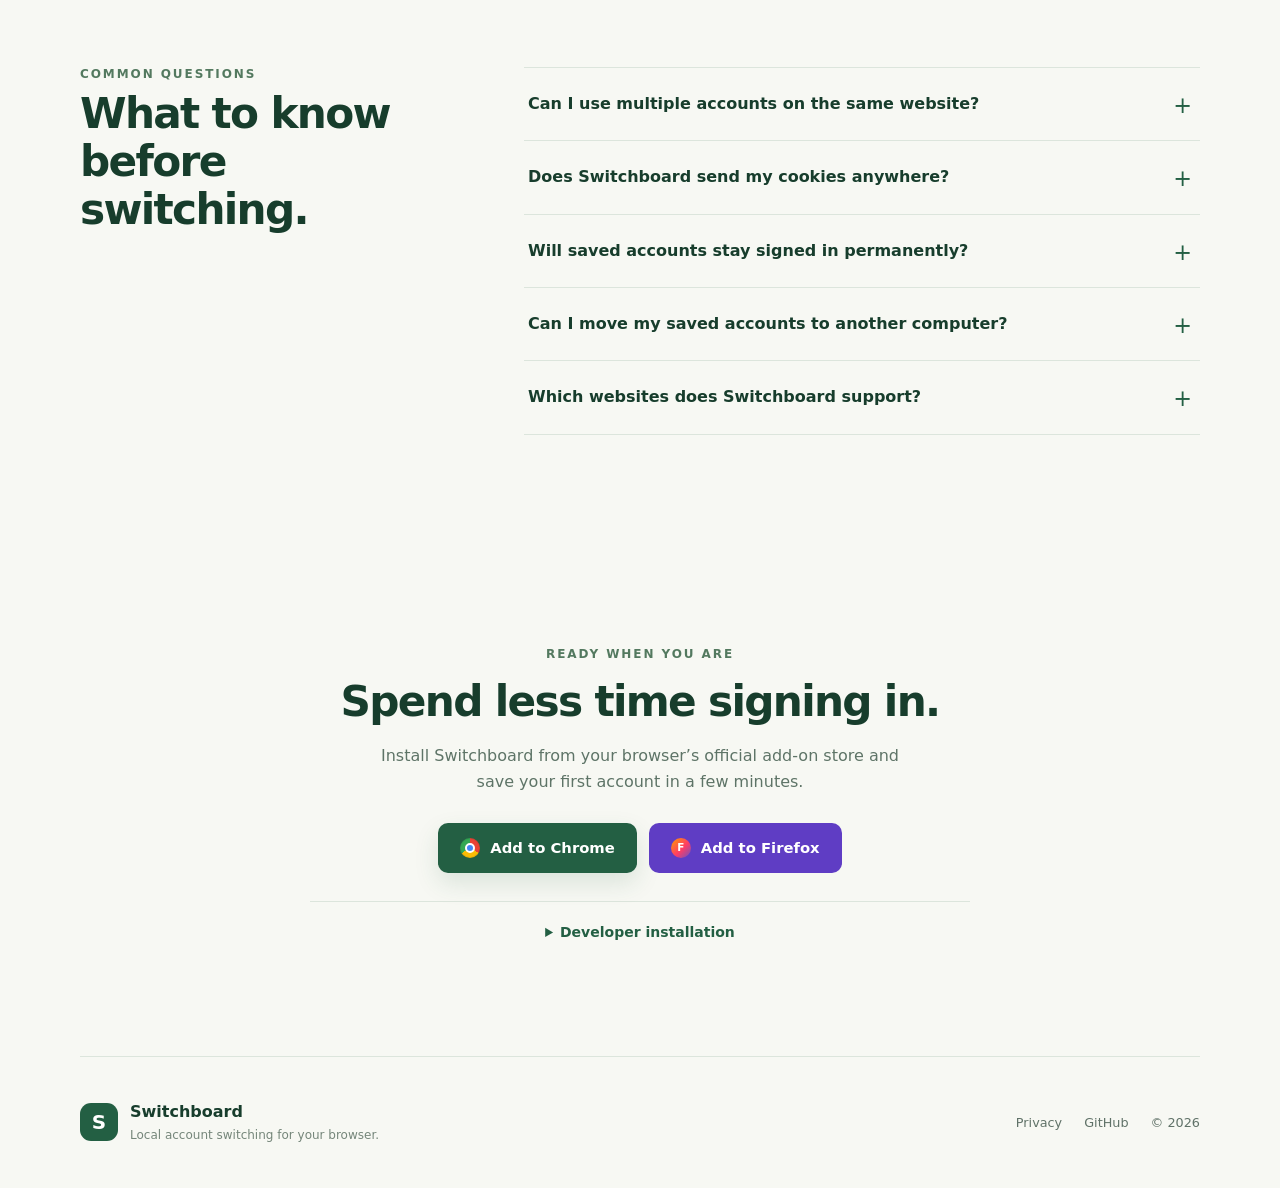
==== commit e55369cf: "Add official Firefox installation links" ====
--- a/index.html
+++ b/index.html
@@ -25,12 +25,13 @@
     "url": "https://switchboard.aungheinmynn.dev/",
     "applicationCategory": "BrowserApplication",
     "operatingSystem": "Google Chrome, Mozilla Firefox",
-    "softwareVersion": "1.0.0",
+    "softwareVersion": "1.0.1",
     "isAccessibleForFree": true,
     "downloadUrl": "https://chromewebstore.google.com/detail/switchboard/ejcnljkokdiiedibolfkkbkdeebjiiln",
     "sameAs": [
       "https://github.com/HeinMynn/switchboard-extension",
-      "https://chromewebstore.google.com/detail/switchboard/ejcnljkokdiiedibolfkkbkdeebjiiln"
+      "https://chromewebstore.google.com/detail/switchboard/ejcnljkokdiiedibolfkkbkdeebjiiln",
+      "https://addons.mozilla.org/en-GB/firefox/addon/cookieswitchboard/"
     ],
     "offers": {
       "@type": "Offer",
@@ -54,6 +55,7 @@
         <p class="intro">Save multiple accounts for the same website, then switch between them from your Chrome or Firefox toolbar. Switchboard has no server, analytics, or cloud account.</p>
         <div class="actions">
           <a class="btn primary" href="https://chromewebstore.google.com/detail/switchboard/ejcnljkokdiiedibolfkkbkdeebjiiln" target="_blank" rel="noopener noreferrer"><span class="chrome-mark" aria-hidden="true"></span>Add to Chrome</a>
+          <a class="btn firefox-button" href="https://addons.mozilla.org/en-GB/firefox/addon/cookieswitchboard/" target="_blank" rel="noopener noreferrer"><span class="firefox-mark" aria-hidden="true">F</span>Add to Firefox</a>
           <a class="btn secondary" href="https://github.com/HeinMynn/switchboard-extension" target="_blank" rel="noopener noreferrer">View source</a>
         </div>
         <p class="trust-line"><span>Stored locally</span><span>No analytics</span><span>Open source</span></p>
@@ -85,9 +87,9 @@
           <a href="https://chromewebstore.google.com/detail/switchboard/ejcnljkokdiiedibolfkkbkdeebjiiln" target="_blank" rel="noopener noreferrer">Install from Chrome Web Store →</a>
         </article>
         <article class="browser-card">
-          <div class="card-top"><span class="browser-icon firefox-mark" aria-hidden="true">F</span><span class="availability muted">GitHub release</span></div>
+          <div class="card-top"><span class="browser-icon firefox-mark" aria-hidden="true">F</span><span class="availability">Available now</span></div>
           <h3>Firefox</h3><p>Switchboard uses Firefox containers, so separate accounts can remain open at the same time in one window.</p>
-          <a href="https://github.com/HeinMynn/switchboard-extension/releases/tag/v1.0.0" target="_blank" rel="noopener noreferrer">Download Firefox release →</a>
+          <a href="https://addons.mozilla.org/en-GB/firefox/addon/cookieswitchboard/" target="_blank" rel="noopener noreferrer">Install from Firefox Add-ons →</a>
         </article>
       </div>
     </section>
@@ -118,9 +120,9 @@
     </section>
 
     <section id="install" class="cta-section">
-      <p class="eyebrow">READY WHEN YOU ARE</p><h2>Spend less time signing in.</h2><p>Install Switchboard from the Chrome Web Store and save your first account in a few minutes.</p>
-      <a class="btn primary" href="https://chromewebstore.google.com/detail/switchboard/ejcnljkokdiiedibolfkkbkdeebjiiln" target="_blank" rel="noopener noreferrer"><span class="chrome-mark" aria-hidden="true"></span>Add to Chrome</a>
-      <details><summary>Developer installation</summary><p>Download a release from <a href="https://github.com/HeinMynn/switchboard-extension/releases/tag/v1.0.0" target="_blank" rel="noopener noreferrer">GitHub</a>. In Chrome, extract the ZIP and choose <strong>Load unpacked</strong> in <code>chrome://extensions</code>. In Firefox, choose <strong>Load Temporary Add-on</strong> in <code>about:debugging</code>.</p></details>
+      <p class="eyebrow">READY WHEN YOU ARE</p><h2>Spend less time signing in.</h2><p>Install Switchboard from your browser’s official add-on store and save your first account in a few minutes.</p>
+      <div class="store-actions"><a class="btn primary" href="https://chromewebstore.google.com/detail/switchboard/ejcnljkokdiiedibolfkkbkdeebjiiln" target="_blank" rel="noopener noreferrer"><span class="chrome-mark" aria-hidden="true"></span>Add to Chrome</a><a class="btn firefox-button" href="https://addons.mozilla.org/en-GB/firefox/addon/cookieswitchboard/" target="_blank" rel="noopener noreferrer"><span class="firefox-mark" aria-hidden="true">F</span>Add to Firefox</a></div>
+      <details><summary>Developer installation</summary><p>Download the latest release from <a href="https://github.com/HeinMynn/switchboard-extension/releases/latest" target="_blank" rel="noopener noreferrer">GitHub</a>. In Chrome, extract the ZIP and choose <strong>Load unpacked</strong> in <code>chrome://extensions</code>. In Firefox, choose <strong>Load Temporary Add-on</strong> in <code>about:debugging</code>.</p></details>
     </section>
   </main>
 
--- a/styles.css
+++ b/styles.css
@@ -26,6 +26,9 @@
 .btn.primary:hover { background: var(--green-dark); }
 .btn.secondary { background: #ffffffb5; border-color: #cbd8cc; }
 .btn.secondary:hover { border-color: #9db4a0; background: white; }
+.btn.firefox-button { background: #5f3dc4; color: white; }
+.btn.firefox-button:hover { background: #4d2fab; }
+.btn .firefox-mark { width: 20px; height: 20px; border-radius: 50%; font-size: .65rem; }
 .chrome-mark { width: 20px; height: 20px; border-radius: 50%; display: inline-block; background: conic-gradient(#e94235 0 33%, #fabb05 0 66%, #34a853 0); position: relative; box-shadow: inset 0 0 0 1px #00000012; }
 .chrome-mark::after { content: ""; position: absolute; inset: 5px; border-radius: 50%; background: #4285f4; border: 2px solid white; }
 .trust-line { display: flex; flex-wrap: wrap; gap: 22px; color: #687d70; font-size: .79rem; font-weight: 650; }
@@ -96,7 +99,7 @@
 .cta-section .eyebrow { margin-bottom: 16px; }
 .cta-section h2 { margin-inline: auto; }
 .cta-section > p:not(.eyebrow) { color: var(--muted); max-width: 560px; margin: 17px auto 27px; }
-.cta-section .btn { margin-bottom: 28px; }
+.store-actions { display: flex; justify-content: center; flex-wrap: wrap; gap: 12px; margin-bottom: 28px; }
 .cta-section details { max-width: 660px; margin: 0 auto; text-align: left; border-top: 1px solid var(--line); padding-top: 19px; color: var(--muted); font-size: .875rem; }
 .cta-section summary { cursor: pointer; text-align: center; font-weight: 700; color: var(--green); }
 .cta-section details p { padding: 10px 15px; }
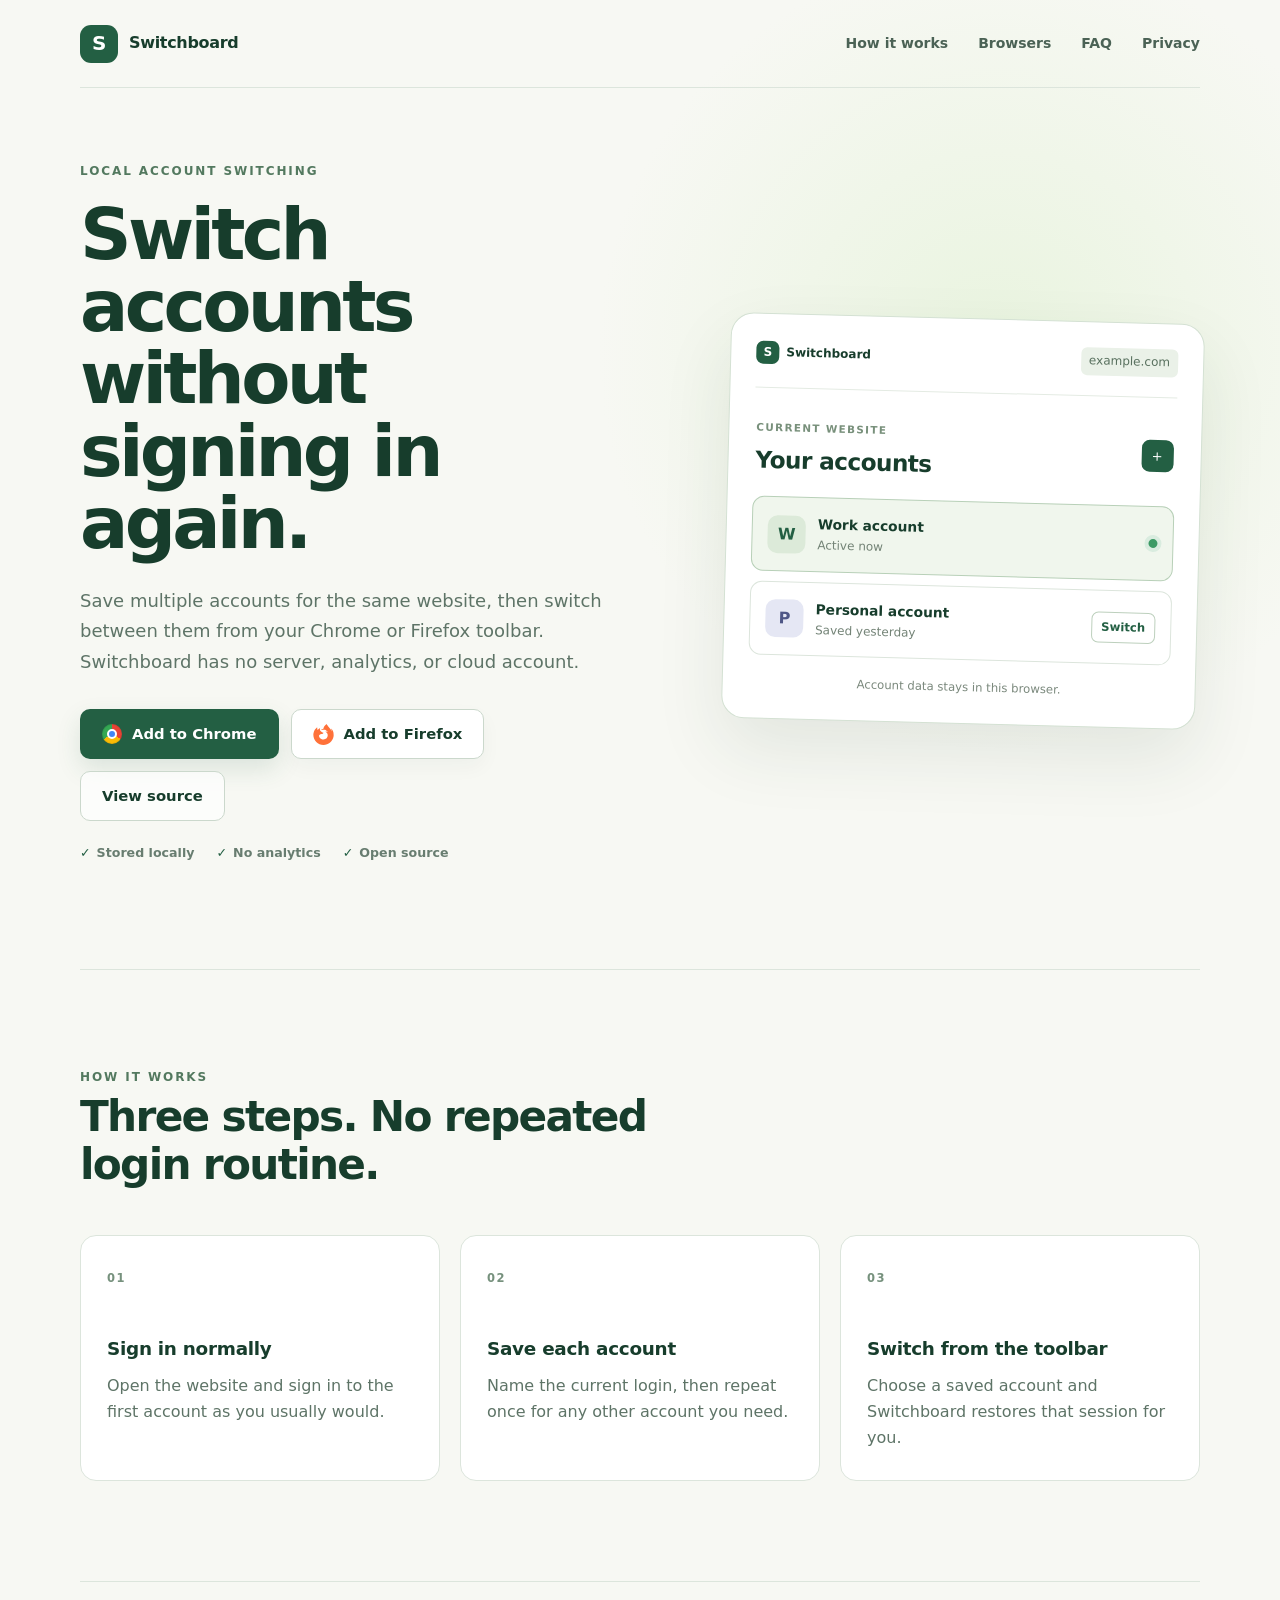
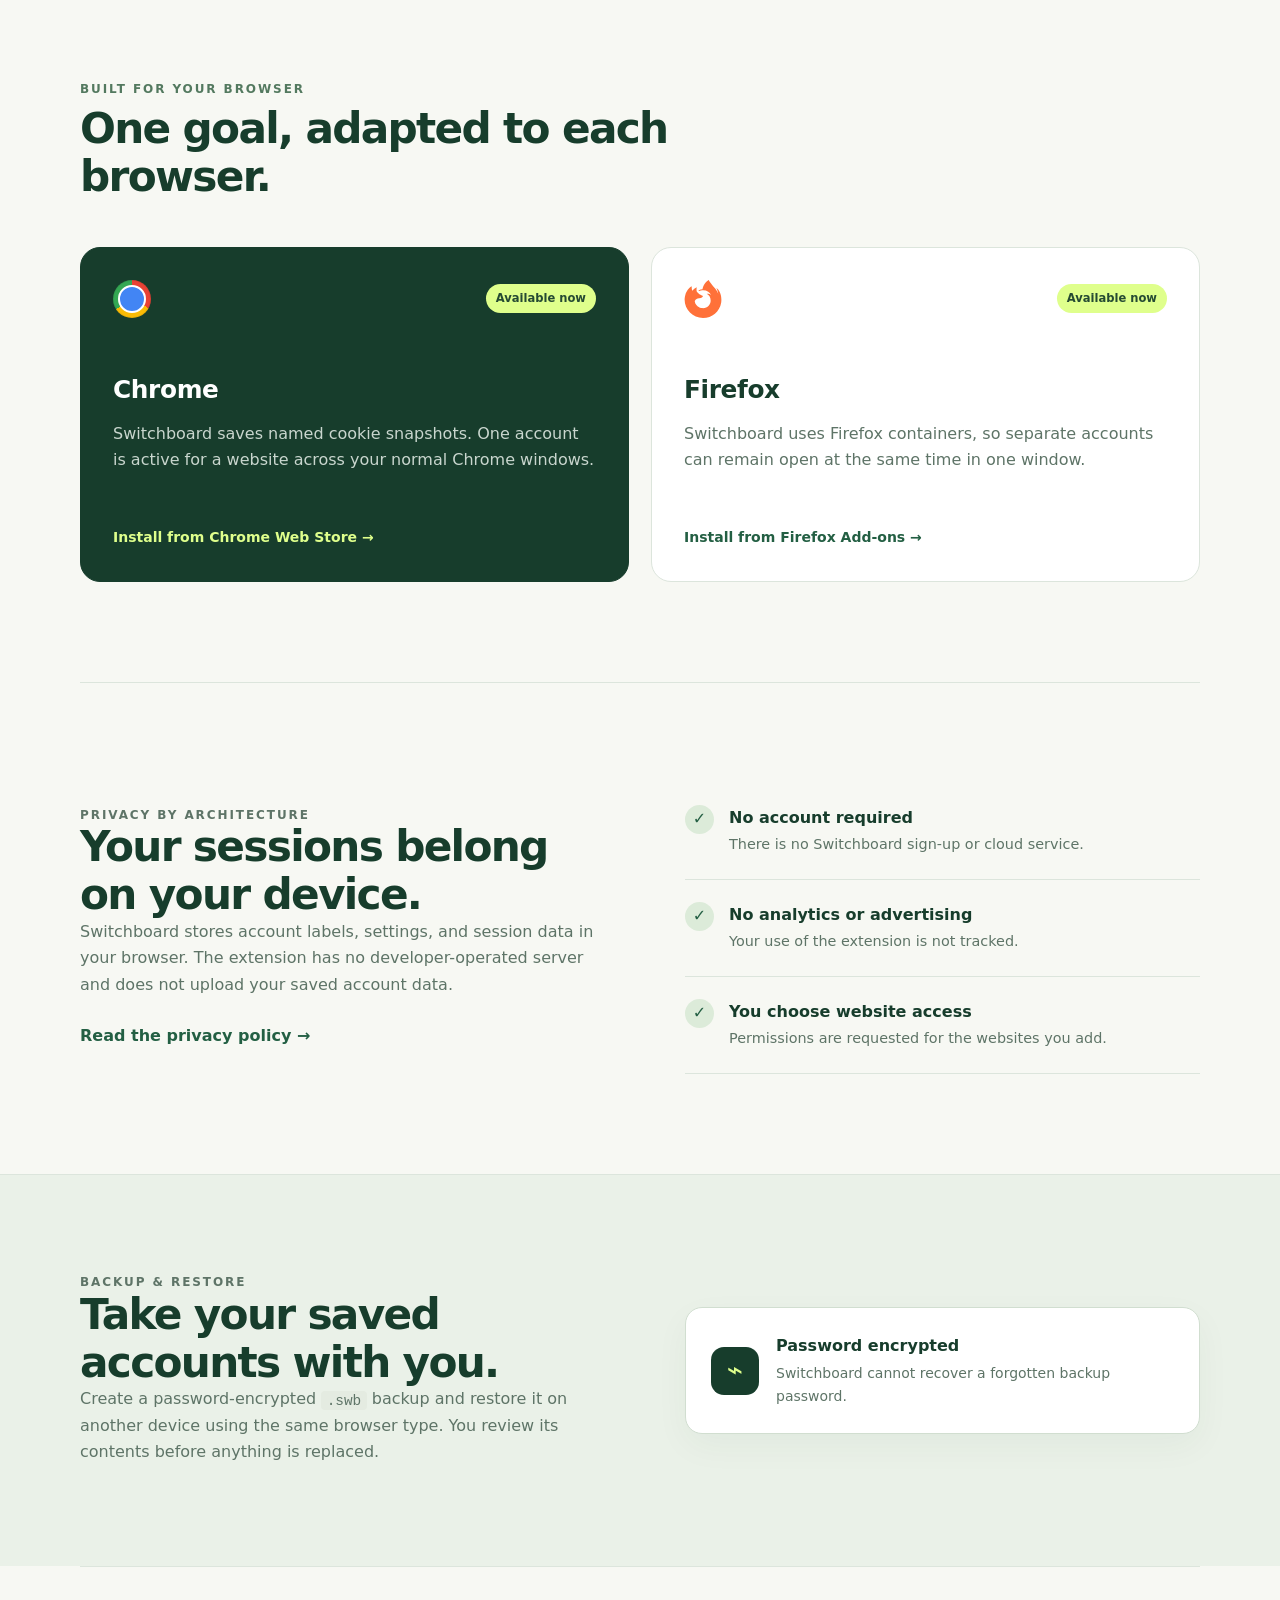
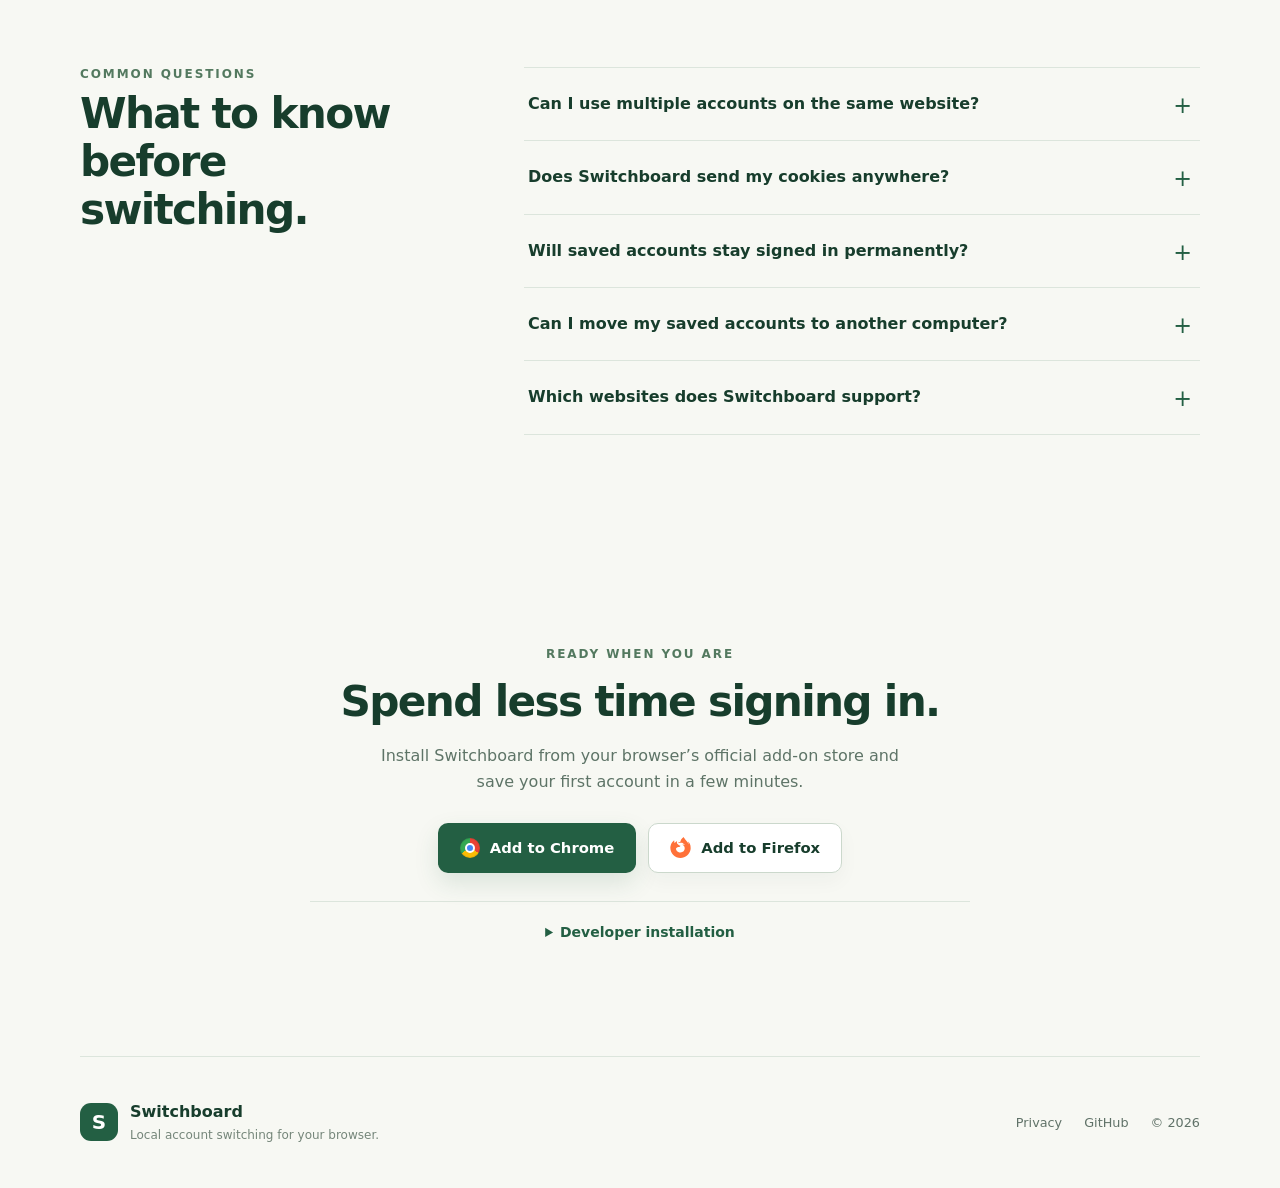
==== commit 18ee3441: "Use Firefox logo in install buttons" ====
--- a/index.html
+++ b/index.html
@@ -55,7 +55,7 @@
         <p class="intro">Save multiple accounts for the same website, then switch between them from your Chrome or Firefox toolbar. Switchboard has no server, analytics, or cloud account.</p>
         <div class="actions">
           <a class="btn primary" href="https://chromewebstore.google.com/detail/switchboard/ejcnljkokdiiedibolfkkbkdeebjiiln" target="_blank" rel="noopener noreferrer"><span class="chrome-mark" aria-hidden="true"></span>Add to Chrome</a>
-          <a class="btn firefox-button" href="https://addons.mozilla.org/en-GB/firefox/addon/cookieswitchboard/" target="_blank" rel="noopener noreferrer"><span class="firefox-mark" aria-hidden="true">F</span>Add to Firefox</a>
+          <a class="btn firefox-button" href="https://addons.mozilla.org/en-GB/firefox/addon/cookieswitchboard/" target="_blank" rel="noopener noreferrer"><img class="store-icon" src="firefox.svg" alt="">Add to Firefox</a>
           <a class="btn secondary" href="https://github.com/HeinMynn/switchboard-extension" target="_blank" rel="noopener noreferrer">View source</a>
         </div>
         <p class="trust-line"><span>Stored locally</span><span>No analytics</span><span>Open source</span></p>
@@ -87,7 +87,7 @@
           <a href="https://chromewebstore.google.com/detail/switchboard/ejcnljkokdiiedibolfkkbkdeebjiiln" target="_blank" rel="noopener noreferrer">Install from Chrome Web Store →</a>
         </article>
         <article class="browser-card">
-          <div class="card-top"><span class="browser-icon firefox-mark" aria-hidden="true">F</span><span class="availability">Available now</span></div>
+          <div class="card-top"><img class="browser-icon" src="firefox.svg" alt="Firefox"><span class="availability">Available now</span></div>
           <h3>Firefox</h3><p>Switchboard uses Firefox containers, so separate accounts can remain open at the same time in one window.</p>
           <a href="https://addons.mozilla.org/en-GB/firefox/addon/cookieswitchboard/" target="_blank" rel="noopener noreferrer">Install from Firefox Add-ons →</a>
         </article>
@@ -121,7 +121,7 @@
 
     <section id="install" class="cta-section">
       <p class="eyebrow">READY WHEN YOU ARE</p><h2>Spend less time signing in.</h2><p>Install Switchboard from your browser’s official add-on store and save your first account in a few minutes.</p>
-      <div class="store-actions"><a class="btn primary" href="https://chromewebstore.google.com/detail/switchboard/ejcnljkokdiiedibolfkkbkdeebjiiln" target="_blank" rel="noopener noreferrer"><span class="chrome-mark" aria-hidden="true"></span>Add to Chrome</a><a class="btn firefox-button" href="https://addons.mozilla.org/en-GB/firefox/addon/cookieswitchboard/" target="_blank" rel="noopener noreferrer"><span class="firefox-mark" aria-hidden="true">F</span>Add to Firefox</a></div>
+      <div class="store-actions"><a class="btn primary" href="https://chromewebstore.google.com/detail/switchboard/ejcnljkokdiiedibolfkkbkdeebjiiln" target="_blank" rel="noopener noreferrer"><span class="chrome-mark" aria-hidden="true"></span>Add to Chrome</a><a class="btn firefox-button" href="https://addons.mozilla.org/en-GB/firefox/addon/cookieswitchboard/" target="_blank" rel="noopener noreferrer"><img class="store-icon" src="firefox.svg" alt="">Add to Firefox</a></div>
       <details><summary>Developer installation</summary><p>Download the latest release from <a href="https://github.com/HeinMynn/switchboard-extension/releases/latest" target="_blank" rel="noopener noreferrer">GitHub</a>. In Chrome, extract the ZIP and choose <strong>Load unpacked</strong> in <code>chrome://extensions</code>. In Firefox, choose <strong>Load Temporary Add-on</strong> in <code>about:debugging</code>.</p></details>
     </section>
   </main>
--- a/styles.css
+++ b/styles.css
@@ -26,9 +26,9 @@
 .btn.primary:hover { background: var(--green-dark); }
 .btn.secondary { background: #ffffffb5; border-color: #cbd8cc; }
 .btn.secondary:hover { border-color: #9db4a0; background: white; }
-.btn.firefox-button { background: #5f3dc4; color: white; }
-.btn.firefox-button:hover { background: #4d2fab; }
-.btn .firefox-mark { width: 20px; height: 20px; border-radius: 50%; font-size: .65rem; }
+.btn.firefox-button { background: white; color: var(--ink); border-color: #cbd8cc; box-shadow: 0 8px 20px #173d2c0a; }
+.btn.firefox-button:hover { background: #f1f5ef; border-color: #9db4a0; }
+.store-icon { width: 21px; height: 21px; display: block; }
 .chrome-mark { width: 20px; height: 20px; border-radius: 50%; display: inline-block; background: conic-gradient(#e94235 0 33%, #fabb05 0 66%, #34a853 0); position: relative; box-shadow: inset 0 0 0 1px #00000012; }
 .chrome-mark::after { content: ""; position: absolute; inset: 5px; border-radius: 50%; background: #4285f4; border: 2px solid white; }
 .trust-line { display: flex; flex-wrap: wrap; gap: 22px; color: #687d70; font-size: .79rem; font-weight: 650; }
@@ -68,7 +68,6 @@
 .browser-card.featured { background: var(--ink); color: white; border-color: var(--ink); }
 .card-top { display: flex; align-items: center; justify-content: space-between; }
 .browser-icon { width: 38px; height: 38px; }
-.firefox-mark { display: grid; place-items: center; color: white; background: linear-gradient(135deg, #ff9d00, #ff3d64 55%, #6553c7); font-weight: 800; }
 .availability { font-size: .72rem; font-weight: 750; padding: 5px 10px; background: var(--lime); color: #254a33; border-radius: 20px; }
 .availability.muted { background: var(--soft); color: #55705c; }
 .browser-card h3 { font-size: 1.55rem; margin: 52px 0 10px; }
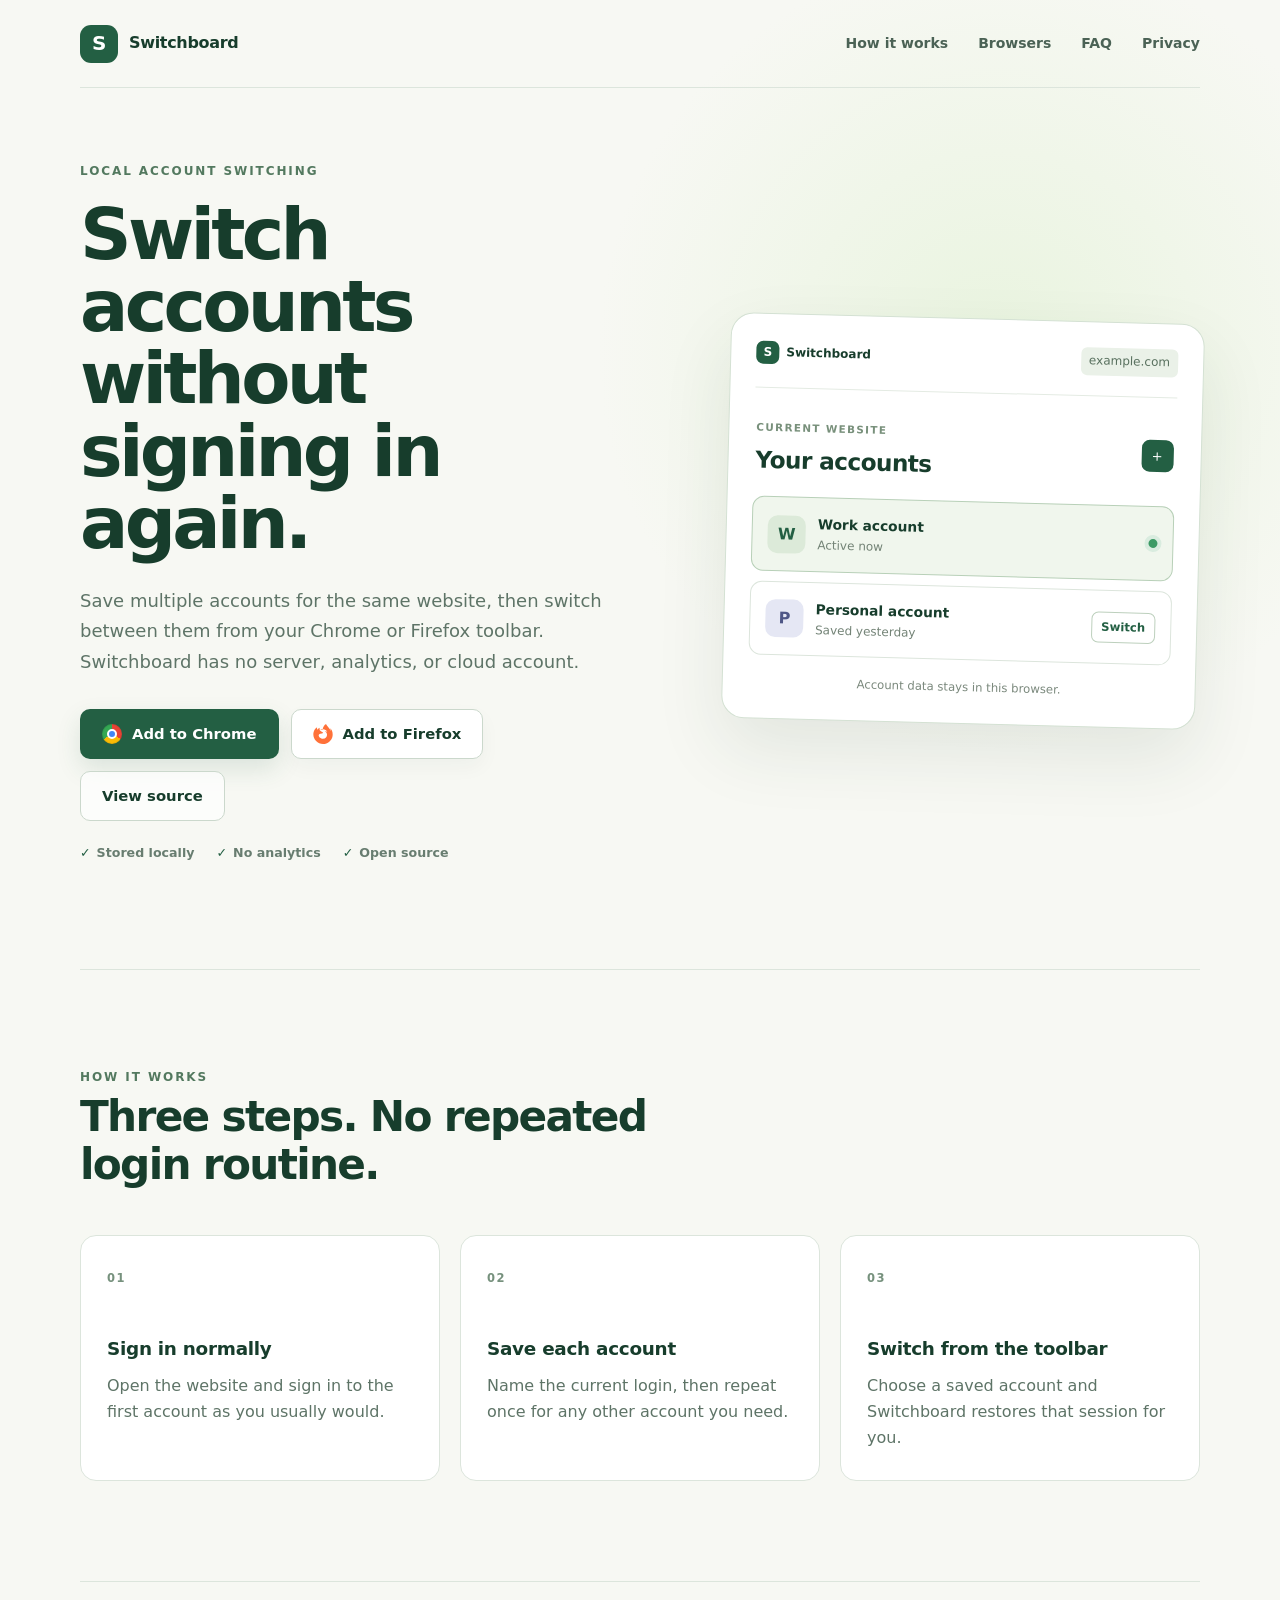
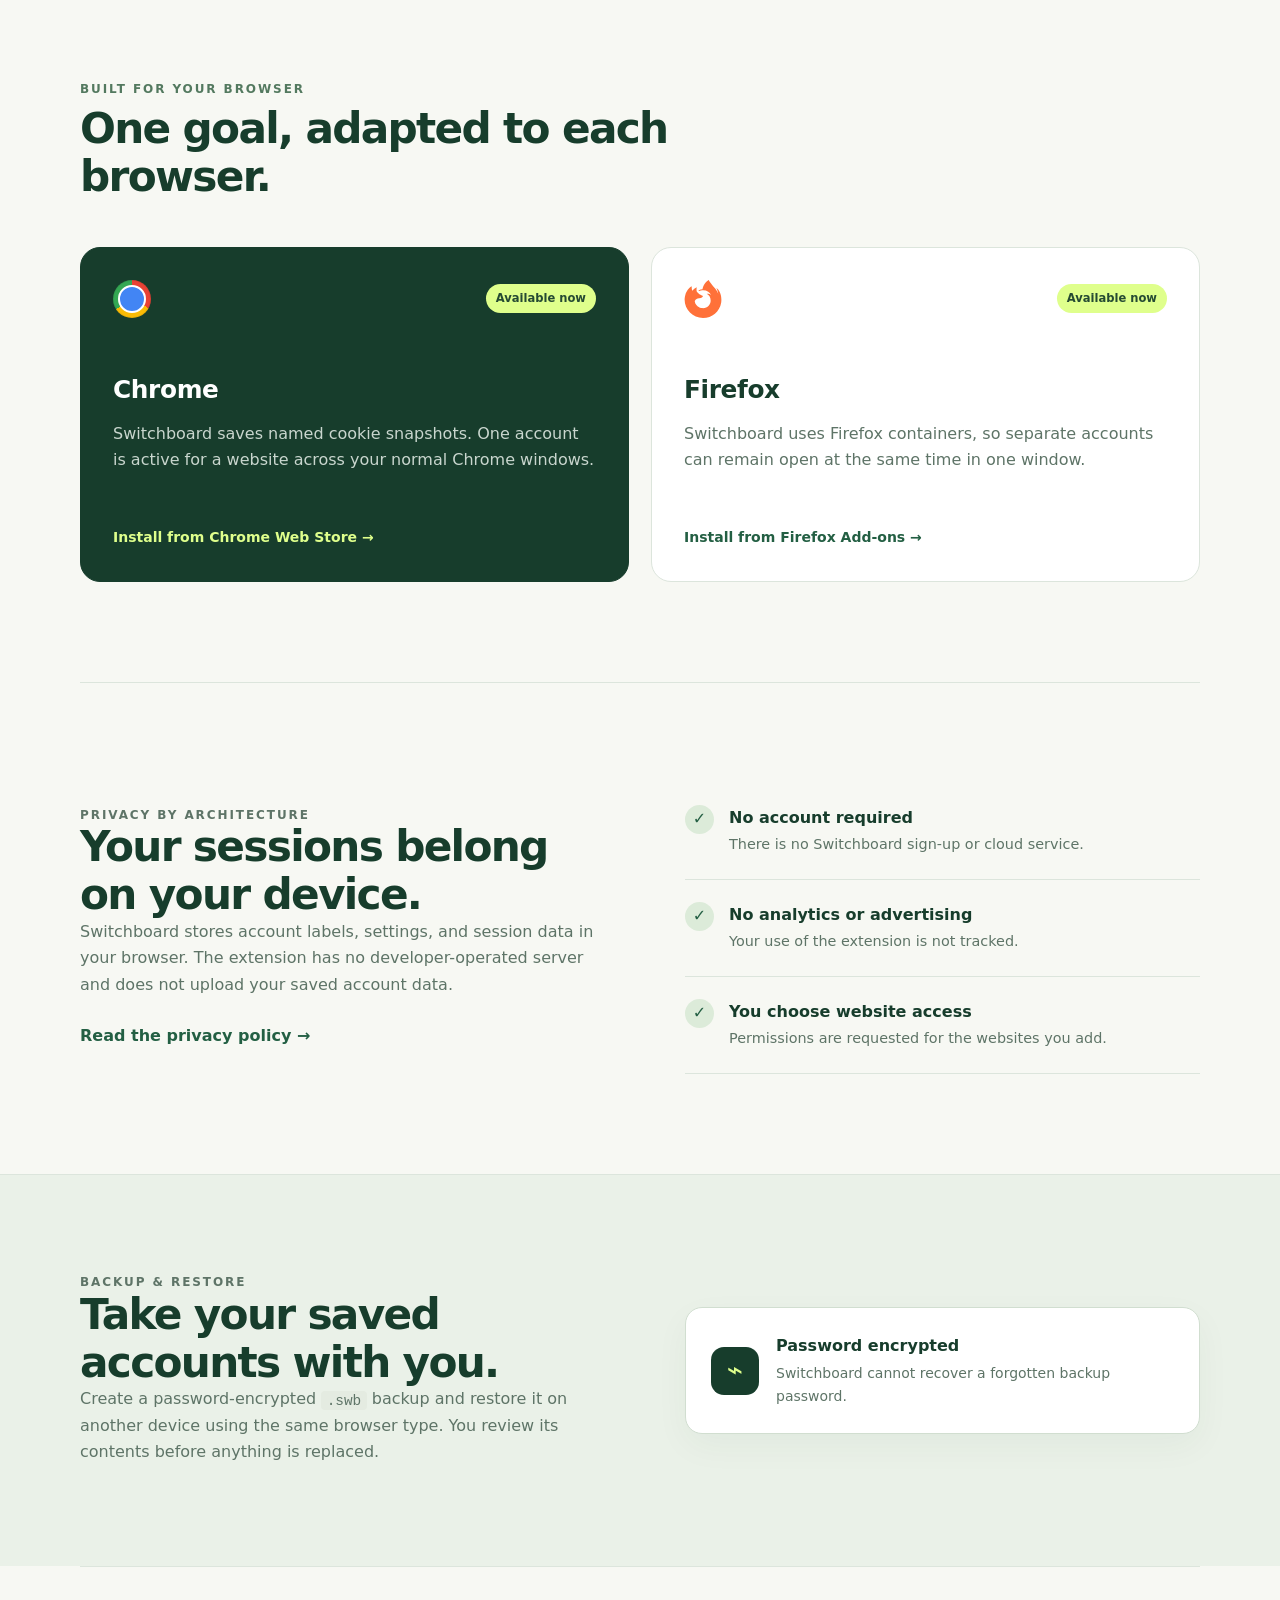
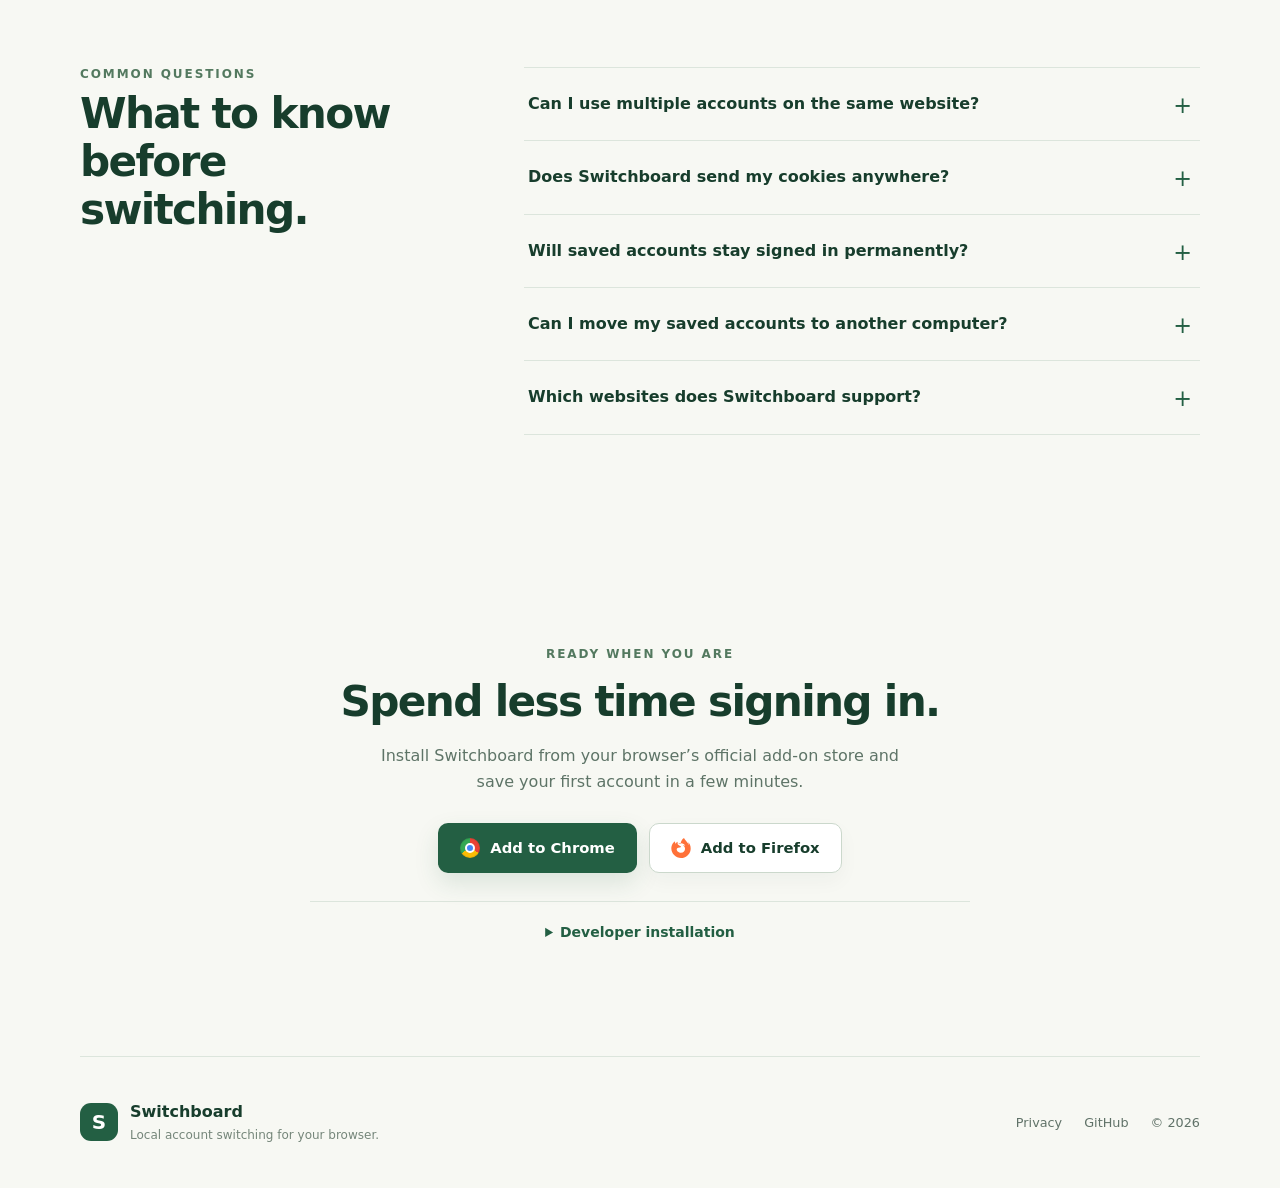
==== commit f250b72d: "Constrain Firefox logo dimensions" ====
--- a/index.html
+++ b/index.html
@@ -55,7 +55,7 @@
         <p class="intro">Save multiple accounts for the same website, then switch between them from your Chrome or Firefox toolbar. Switchboard has no server, analytics, or cloud account.</p>
         <div class="actions">
           <a class="btn primary" href="https://chromewebstore.google.com/detail/switchboard/ejcnljkokdiiedibolfkkbkdeebjiiln" target="_blank" rel="noopener noreferrer"><span class="chrome-mark" aria-hidden="true"></span>Add to Chrome</a>
-          <a class="btn firefox-button" href="https://addons.mozilla.org/en-GB/firefox/addon/cookieswitchboard/" target="_blank" rel="noopener noreferrer"><img class="store-icon" src="firefox.svg" alt="">Add to Firefox</a>
+          <a class="btn firefox-button" href="https://addons.mozilla.org/en-GB/firefox/addon/cookieswitchboard/" target="_blank" rel="noopener noreferrer"><img class="store-icon" src="firefox.svg" width="20" height="20" alt="">Add to Firefox</a>
           <a class="btn secondary" href="https://github.com/HeinMynn/switchboard-extension" target="_blank" rel="noopener noreferrer">View source</a>
         </div>
         <p class="trust-line"><span>Stored locally</span><span>No analytics</span><span>Open source</span></p>
@@ -87,7 +87,7 @@
           <a href="https://chromewebstore.google.com/detail/switchboard/ejcnljkokdiiedibolfkkbkdeebjiiln" target="_blank" rel="noopener noreferrer">Install from Chrome Web Store →</a>
         </article>
         <article class="browser-card">
-          <div class="card-top"><img class="browser-icon" src="firefox.svg" alt="Firefox"><span class="availability">Available now</span></div>
+          <div class="card-top"><img class="browser-icon" src="firefox.svg" width="38" height="38" alt="Firefox"><span class="availability">Available now</span></div>
           <h3>Firefox</h3><p>Switchboard uses Firefox containers, so separate accounts can remain open at the same time in one window.</p>
           <a href="https://addons.mozilla.org/en-GB/firefox/addon/cookieswitchboard/" target="_blank" rel="noopener noreferrer">Install from Firefox Add-ons →</a>
         </article>
@@ -121,7 +121,7 @@
 
     <section id="install" class="cta-section">
       <p class="eyebrow">READY WHEN YOU ARE</p><h2>Spend less time signing in.</h2><p>Install Switchboard from your browser’s official add-on store and save your first account in a few minutes.</p>
-      <div class="store-actions"><a class="btn primary" href="https://chromewebstore.google.com/detail/switchboard/ejcnljkokdiiedibolfkkbkdeebjiiln" target="_blank" rel="noopener noreferrer"><span class="chrome-mark" aria-hidden="true"></span>Add to Chrome</a><a class="btn firefox-button" href="https://addons.mozilla.org/en-GB/firefox/addon/cookieswitchboard/" target="_blank" rel="noopener noreferrer"><img class="store-icon" src="firefox.svg" alt="">Add to Firefox</a></div>
+      <div class="store-actions"><a class="btn primary" href="https://chromewebstore.google.com/detail/switchboard/ejcnljkokdiiedibolfkkbkdeebjiiln" target="_blank" rel="noopener noreferrer"><span class="chrome-mark" aria-hidden="true"></span>Add to Chrome</a><a class="btn firefox-button" href="https://addons.mozilla.org/en-GB/firefox/addon/cookieswitchboard/" target="_blank" rel="noopener noreferrer"><img class="store-icon" src="firefox.svg" width="20" height="20" alt="">Add to Firefox</a></div>
       <details><summary>Developer installation</summary><p>Download the latest release from <a href="https://github.com/HeinMynn/switchboard-extension/releases/latest" target="_blank" rel="noopener noreferrer">GitHub</a>. In Chrome, extract the ZIP and choose <strong>Load unpacked</strong> in <code>chrome://extensions</code>. In Firefox, choose <strong>Load Temporary Add-on</strong> in <code>about:debugging</code>.</p></details>
     </section>
   </main>
--- a/styles.css
+++ b/styles.css
@@ -28,7 +28,7 @@
 .btn.secondary:hover { border-color: #9db4a0; background: white; }
 .btn.firefox-button { background: white; color: var(--ink); border-color: #cbd8cc; box-shadow: 0 8px 20px #173d2c0a; }
 .btn.firefox-button:hover { background: #f1f5ef; border-color: #9db4a0; }
-.store-icon { width: 21px; height: 21px; display: block; }
+.btn img.store-icon { width: 20px; height: 20px; flex: 0 0 20px; display: block; object-fit: contain; }
 .chrome-mark { width: 20px; height: 20px; border-radius: 50%; display: inline-block; background: conic-gradient(#e94235 0 33%, #fabb05 0 66%, #34a853 0); position: relative; box-shadow: inset 0 0 0 1px #00000012; }
 .chrome-mark::after { content: ""; position: absolute; inset: 5px; border-radius: 50%; background: #4285f4; border: 2px solid white; }
 .trust-line { display: flex; flex-wrap: wrap; gap: 22px; color: #687d70; font-size: .79rem; font-weight: 650; }
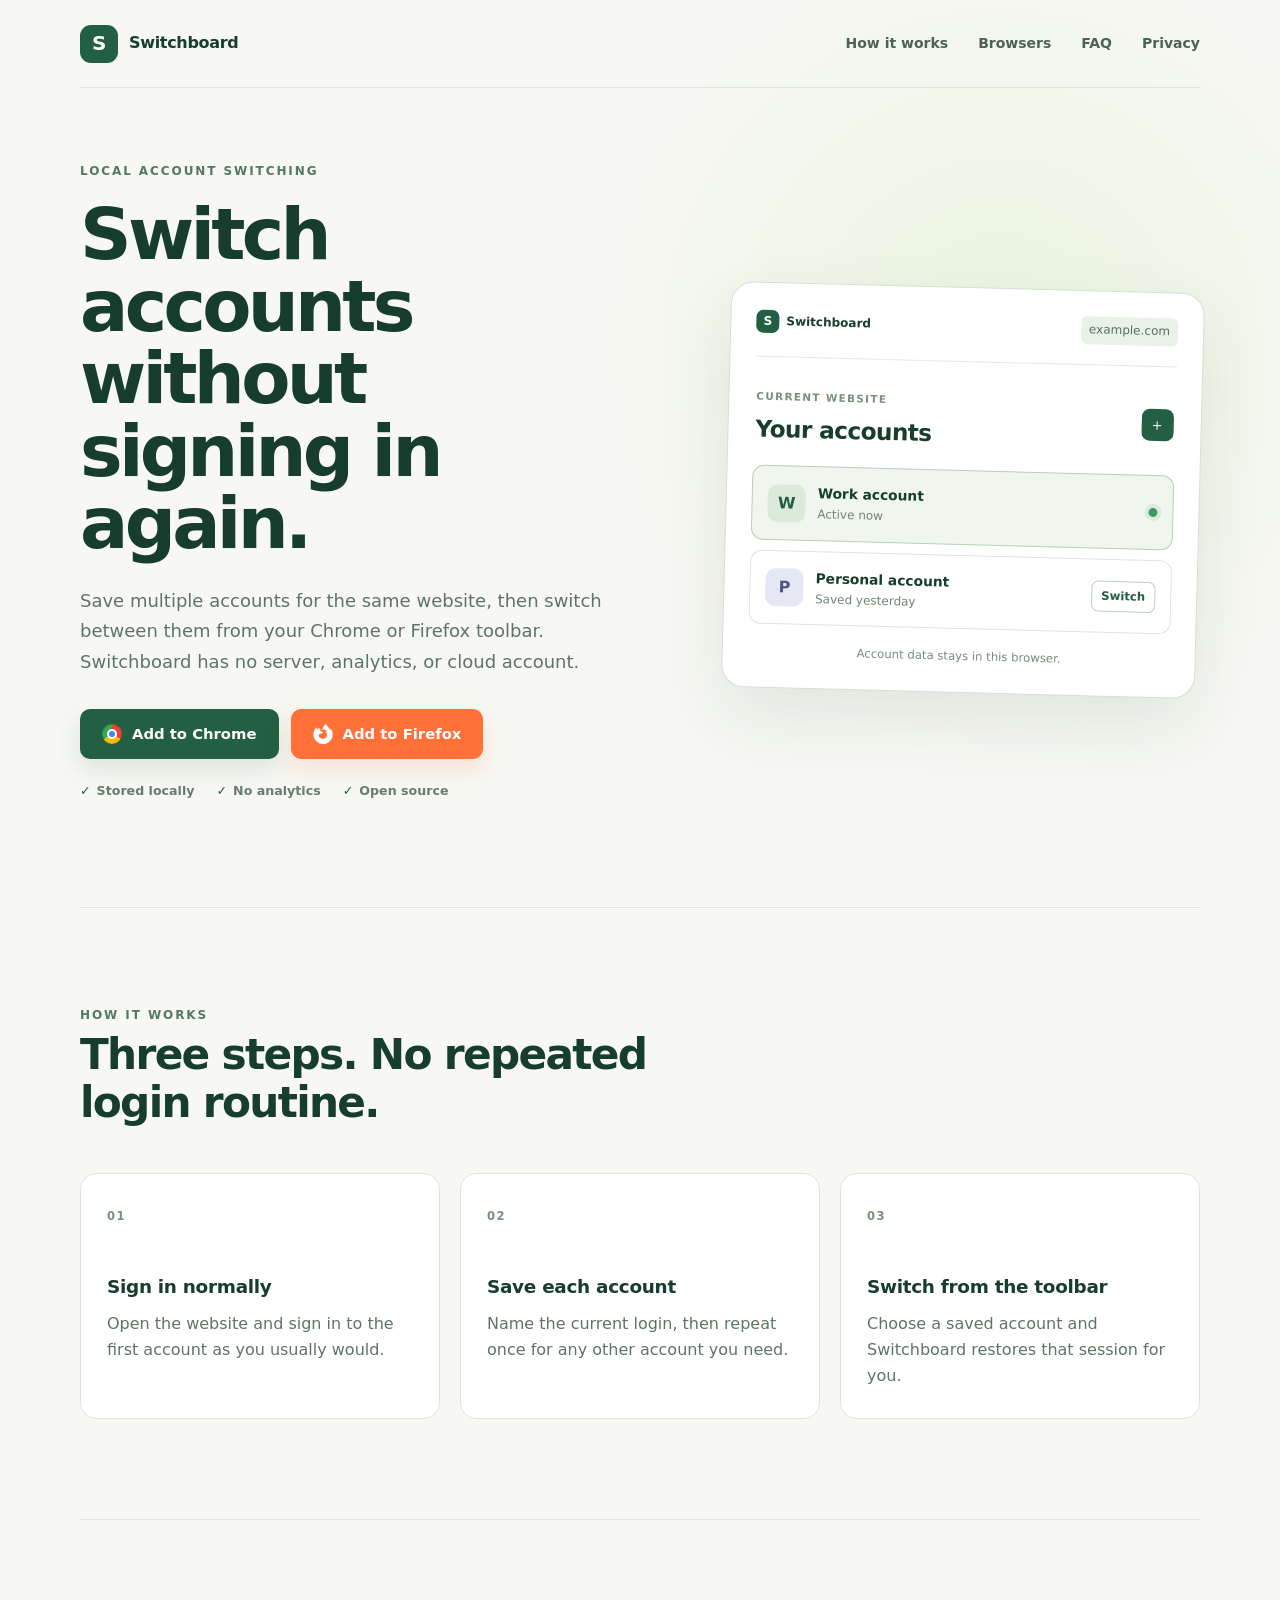
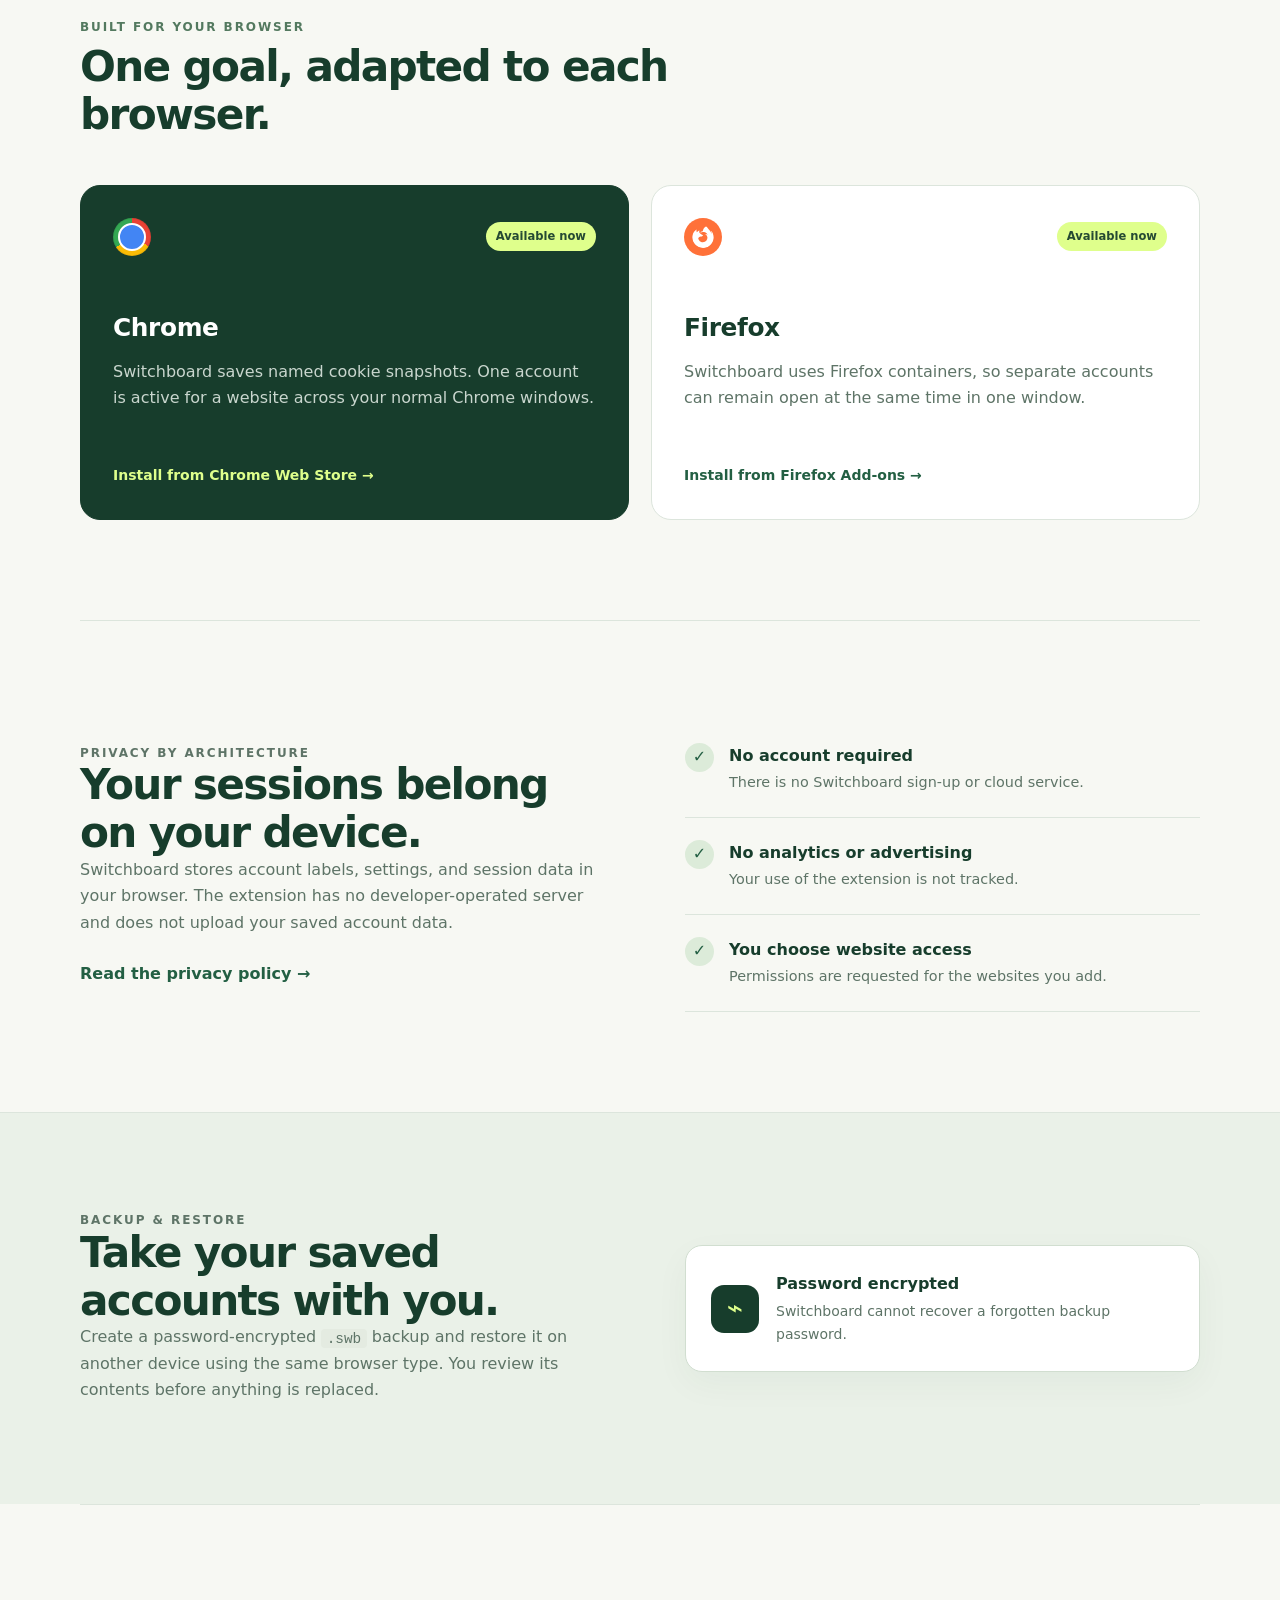
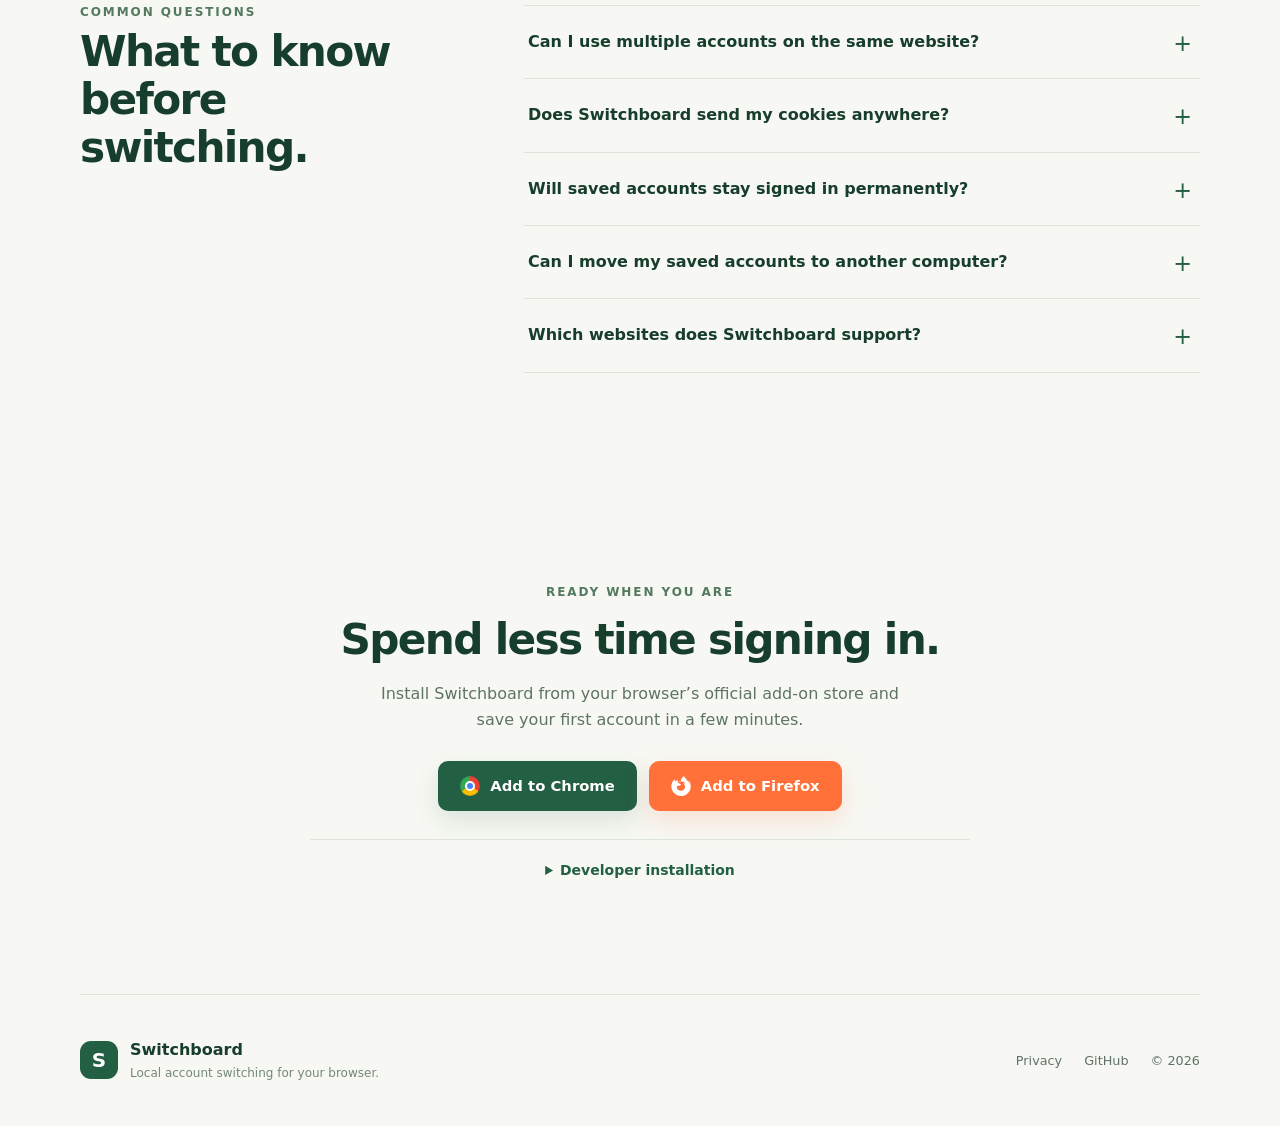
==== commit 9f8728d7: "Apply Firefox brand treatment to install actions" ====
--- a/index.html
+++ b/index.html
@@ -56,7 +56,6 @@
         <div class="actions">
           <a class="btn primary" href="https://chromewebstore.google.com/detail/switchboard/ejcnljkokdiiedibolfkkbkdeebjiiln" target="_blank" rel="noopener noreferrer"><span class="chrome-mark" aria-hidden="true"></span>Add to Chrome</a>
           <a class="btn firefox-button" href="https://addons.mozilla.org/en-GB/firefox/addon/cookieswitchboard/" target="_blank" rel="noopener noreferrer"><img class="store-icon" src="firefox.svg" width="20" height="20" alt="">Add to Firefox</a>
-          <a class="btn secondary" href="https://github.com/HeinMynn/switchboard-extension" target="_blank" rel="noopener noreferrer">View source</a>
         </div>
         <p class="trust-line"><span>Stored locally</span><span>No analytics</span><span>Open source</span></p>
       </div>
@@ -87,7 +86,7 @@
           <a href="https://chromewebstore.google.com/detail/switchboard/ejcnljkokdiiedibolfkkbkdeebjiiln" target="_blank" rel="noopener noreferrer">Install from Chrome Web Store →</a>
         </article>
         <article class="browser-card">
-          <div class="card-top"><img class="browser-icon" src="firefox.svg" width="38" height="38" alt="Firefox"><span class="availability">Available now</span></div>
+          <div class="card-top"><img class="browser-icon firefox-icon" src="firefox.svg" width="38" height="38" alt="Firefox"><span class="availability">Available now</span></div>
           <h3>Firefox</h3><p>Switchboard uses Firefox containers, so separate accounts can remain open at the same time in one window.</p>
           <a href="https://addons.mozilla.org/en-GB/firefox/addon/cookieswitchboard/" target="_blank" rel="noopener noreferrer">Install from Firefox Add-ons →</a>
         </article>
--- a/styles.css
+++ b/styles.css
@@ -26,8 +26,8 @@
 .btn.primary:hover { background: var(--green-dark); }
 .btn.secondary { background: #ffffffb5; border-color: #cbd8cc; }
 .btn.secondary:hover { border-color: #9db4a0; background: white; }
-.btn.firefox-button { background: white; color: var(--ink); border-color: #cbd8cc; box-shadow: 0 8px 20px #173d2c0a; }
-.btn.firefox-button:hover { background: #f1f5ef; border-color: #9db4a0; }
+.btn.firefox-button { background: #ff7139; color: white; border-color: #ff7139; box-shadow: 0 10px 24px #ff71392b; }
+.btn.firefox-button:hover { background: #e85d26; border-color: #e85d26; }
 .btn img.store-icon { width: 20px; height: 20px; flex: 0 0 20px; display: block; object-fit: contain; }
 .chrome-mark { width: 20px; height: 20px; border-radius: 50%; display: inline-block; background: conic-gradient(#e94235 0 33%, #fabb05 0 66%, #34a853 0); position: relative; box-shadow: inset 0 0 0 1px #00000012; }
 .chrome-mark::after { content: ""; position: absolute; inset: 5px; border-radius: 50%; background: #4285f4; border: 2px solid white; }
@@ -68,6 +68,7 @@
 .browser-card.featured { background: var(--ink); color: white; border-color: var(--ink); }
 .card-top { display: flex; align-items: center; justify-content: space-between; }
 .browser-icon { width: 38px; height: 38px; }
+.firefox-icon { padding: 8px; border-radius: 50%; background: #ff7139; }
 .availability { font-size: .72rem; font-weight: 750; padding: 5px 10px; background: var(--lime); color: #254a33; border-radius: 20px; }
 .availability.muted { background: var(--soft); color: #55705c; }
 .browser-card h3 { font-size: 1.55rem; margin: 52px 0 10px; }
